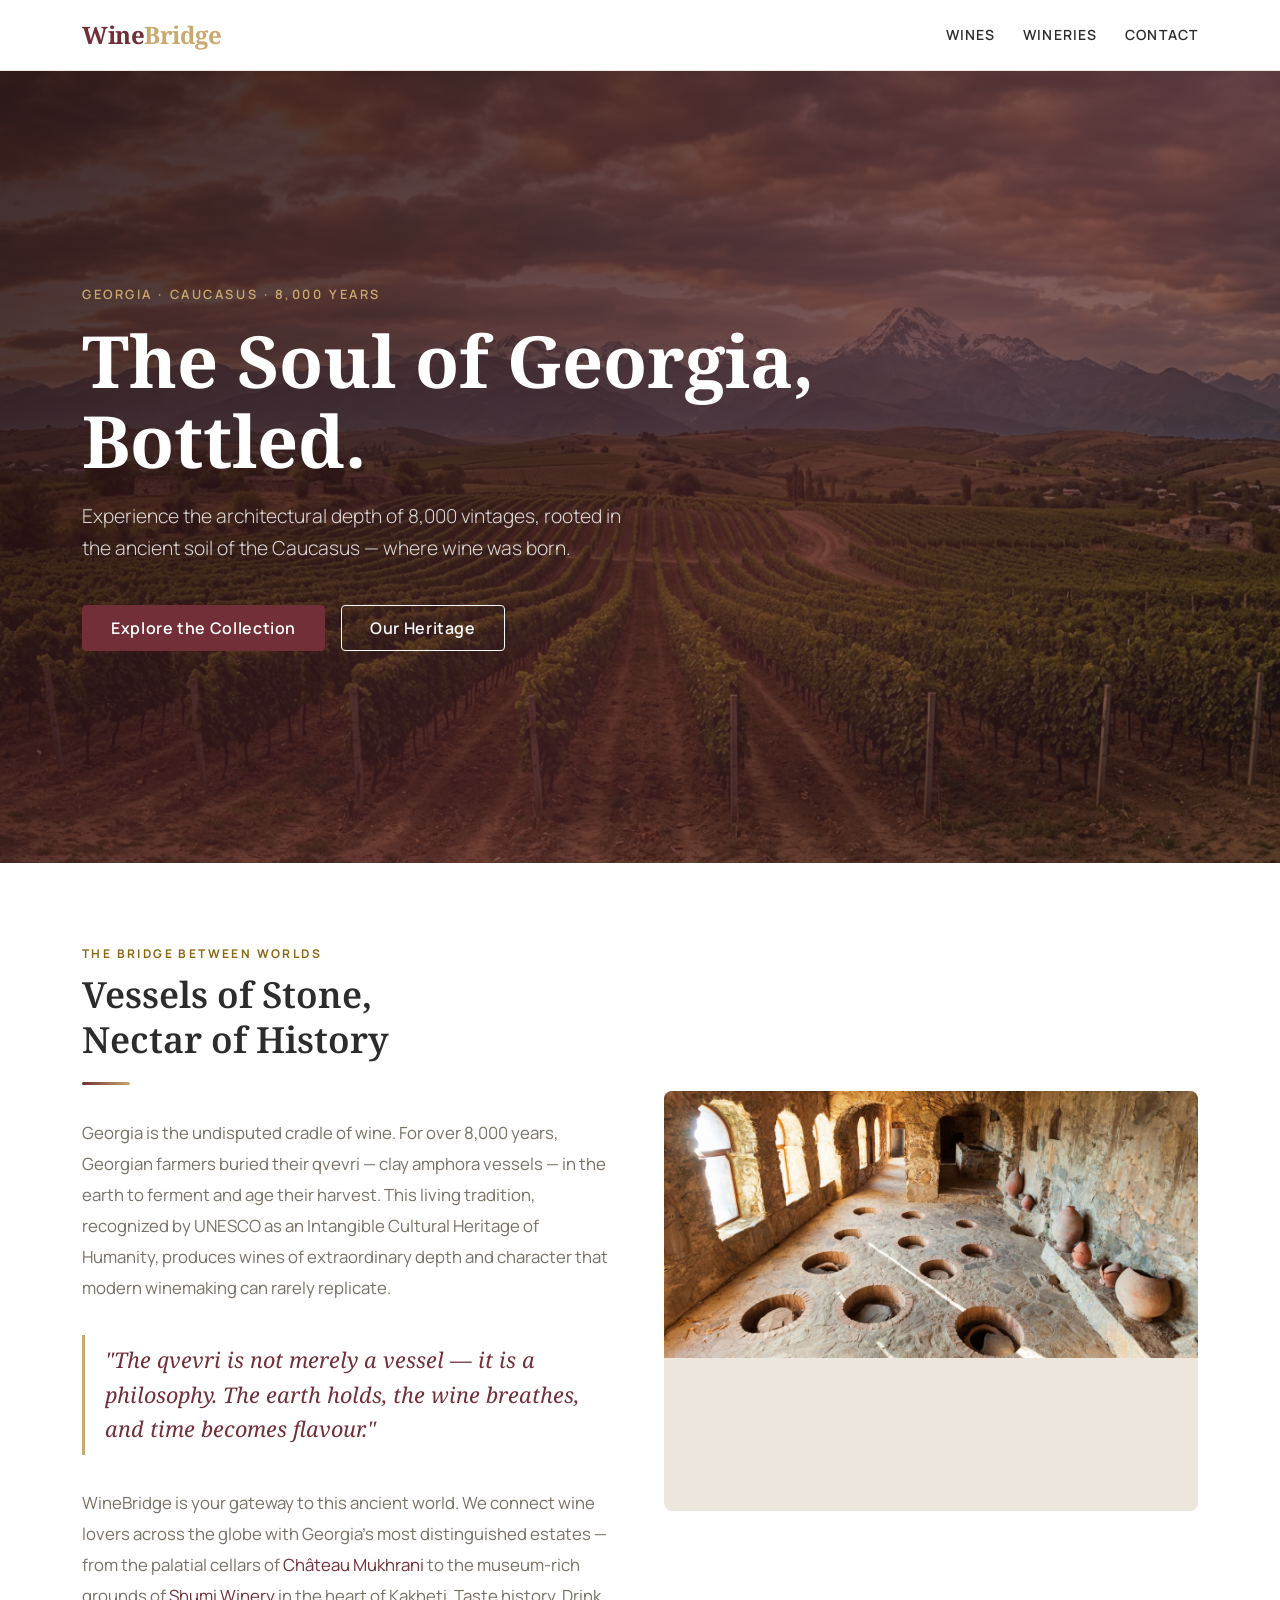
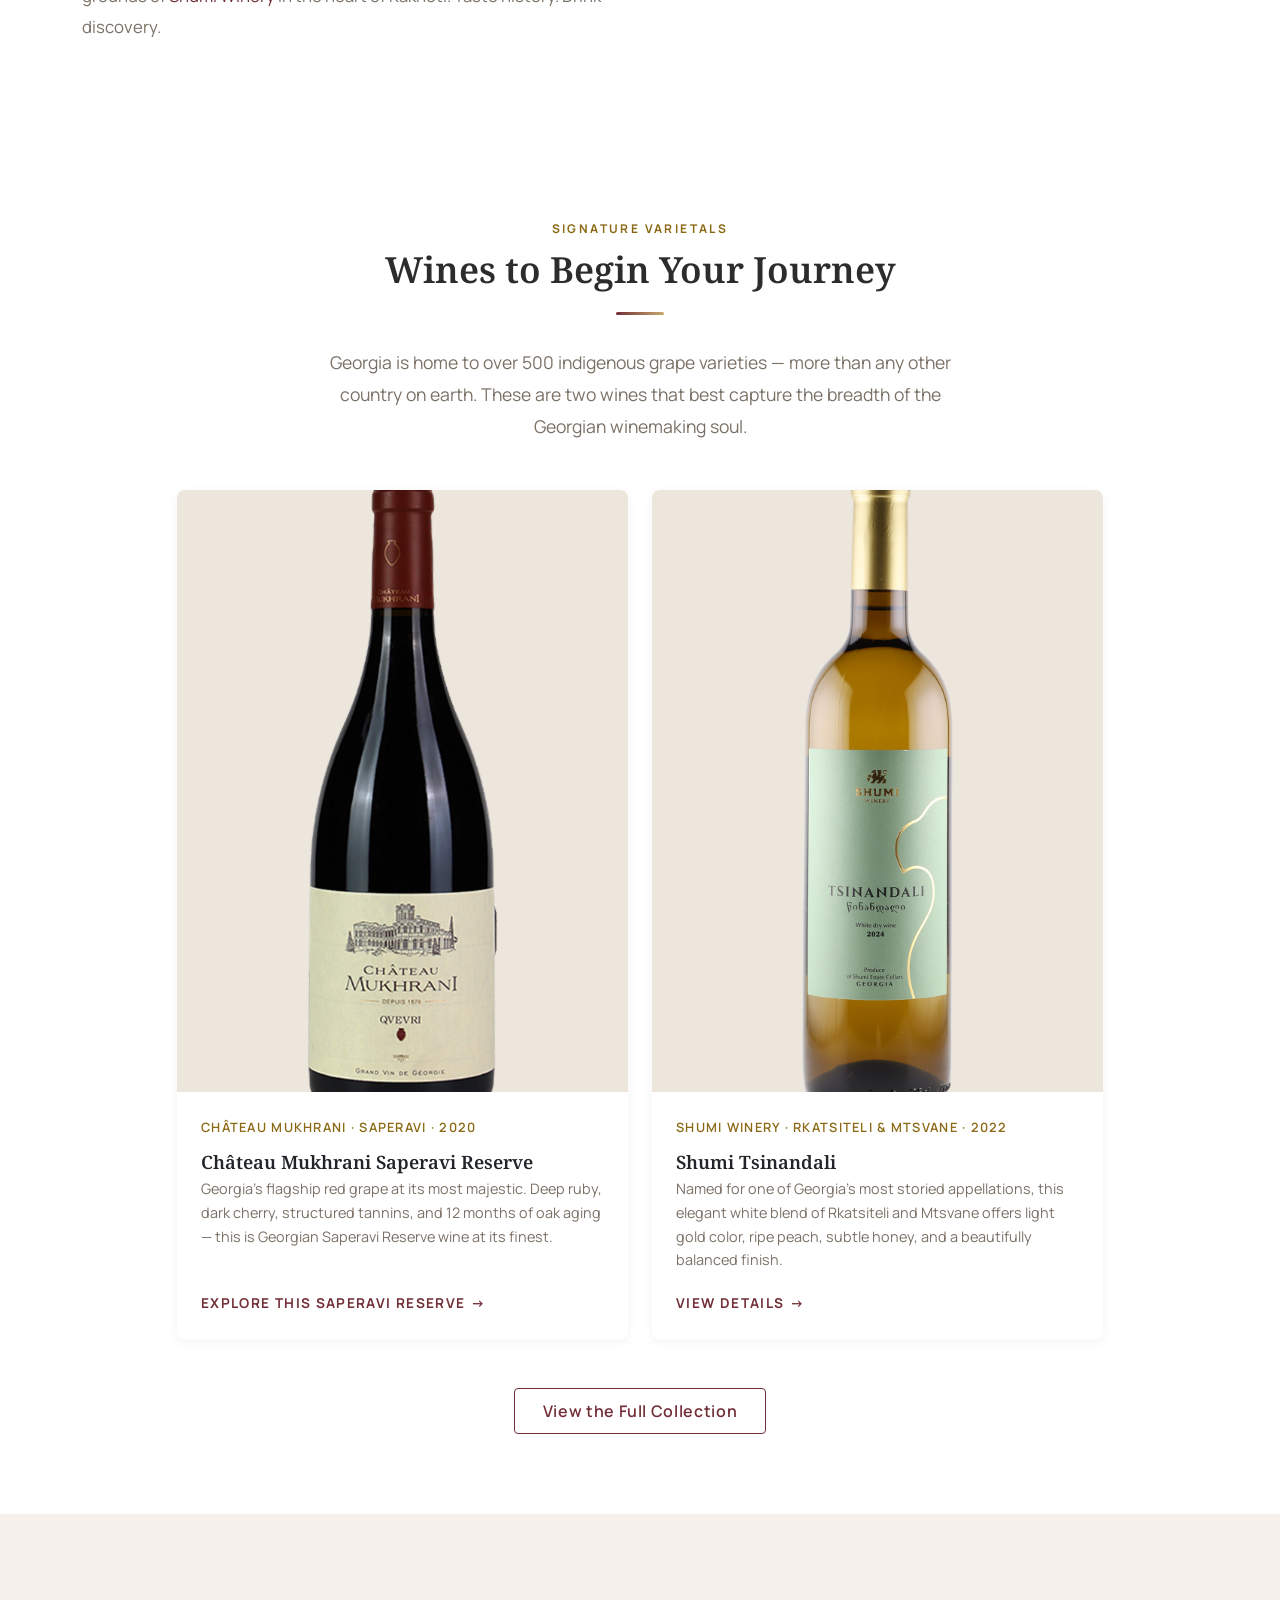
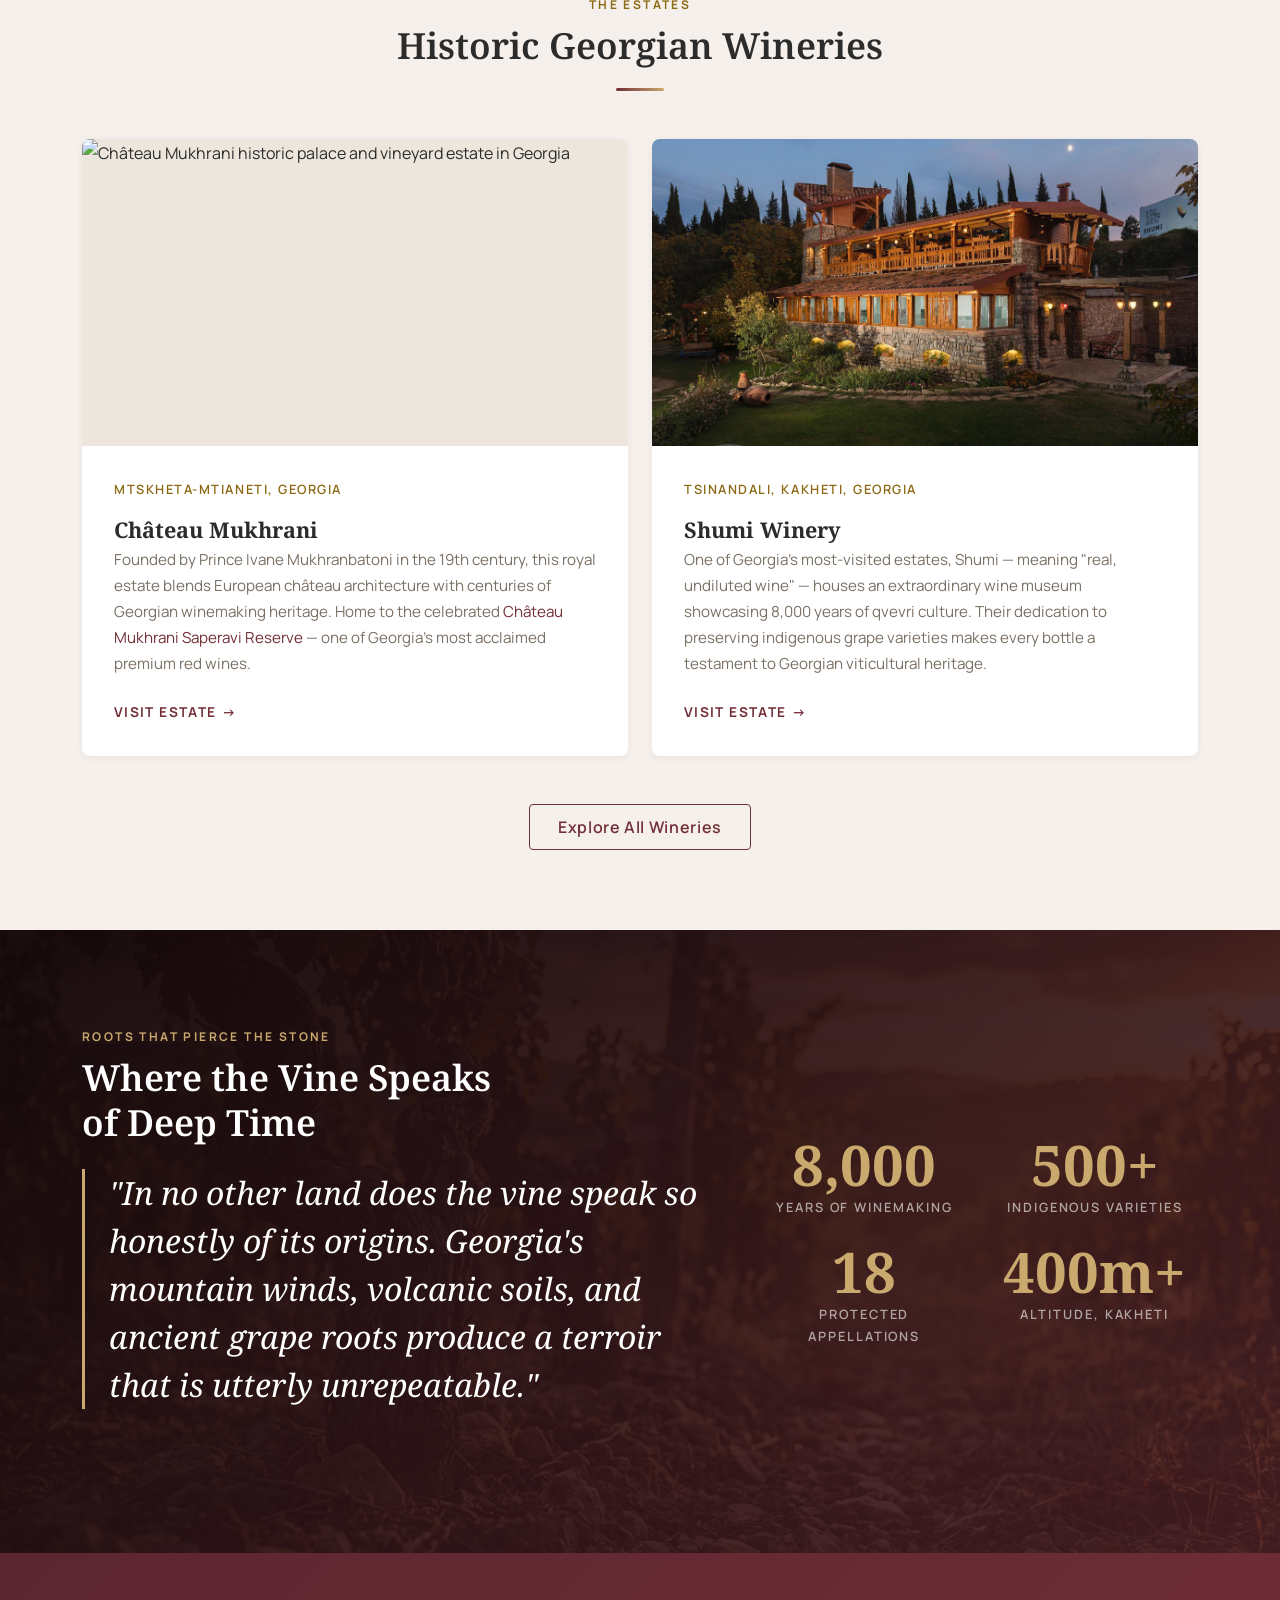
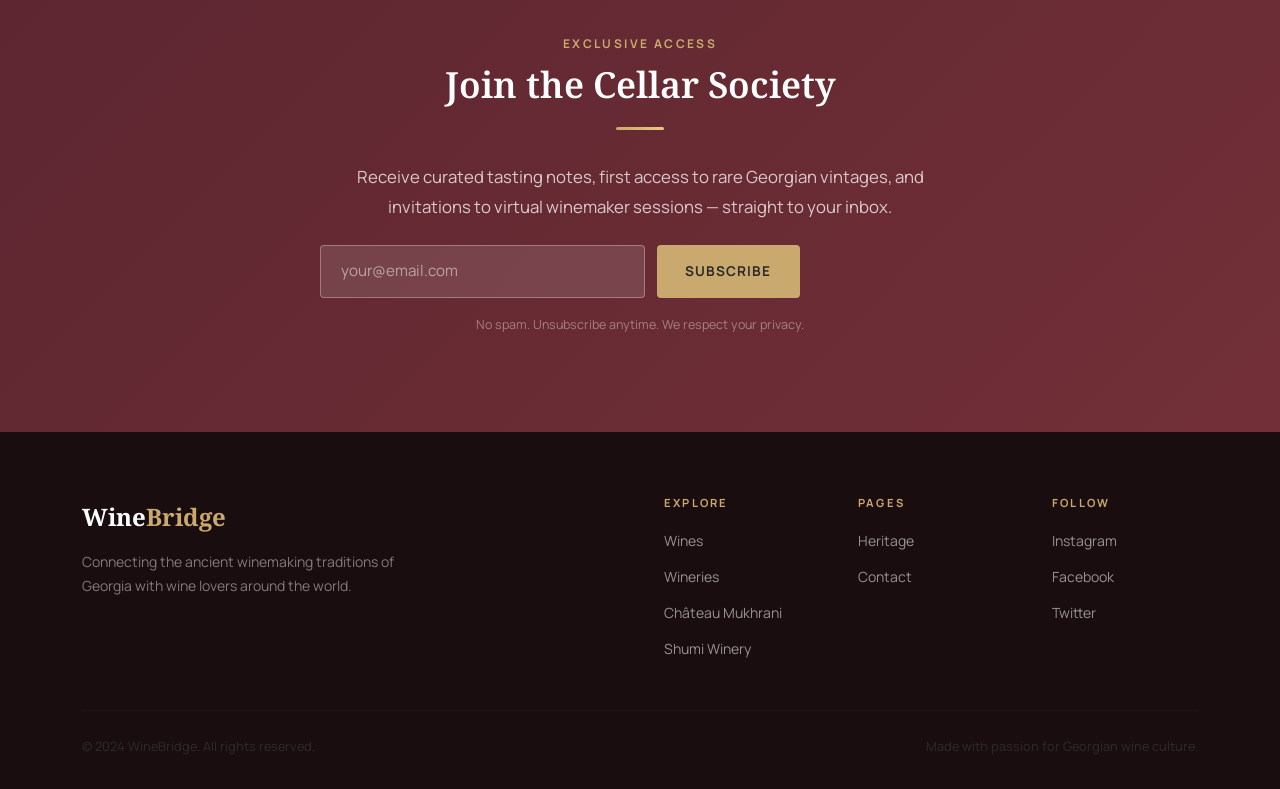
==== index.html @ 71c4e06a "Complete WineBridge site — SEO, Schema.org markup, and image assets - All 10 pages built with full S" ====
<!DOCTYPE html>
<html lang="en">
<head>
  <meta charset="UTF-8">
  <meta name="viewport" content="width=device-width, initial-scale=1.0">
  <title>WineBridge — Discover Georgian Wines | 8,000 Years of Winemaking Tradition</title>
  <meta name="description" content="WineBridge is your guide to Georgian wines — discover ancient qvevri traditions, Saperavi reds, Rkatsiteli whites, and the historic estates of Kakheti and beyond.">
  <meta name="robots" content="index, follow">
  <link rel="canonical" href="https://aleksandre02.github.io/WineBridge/">
  <link rel="stylesheet" href="https://cdn.jsdelivr.net/npm/bootstrap@5.3.8/dist/css/bootstrap.min.css">
  <link rel="stylesheet" href="css/style.css">

  <!-- Structured Data (JSON-LD) — WebSite + Organization -->
  <script type="application/ld+json">
  {
    "@context": "https://schema.org",
    "@type": "WebSite",
    "name": "WineBridge",
    "url": "https://aleksandre02.github.io/WineBridge/",
    "description": "WineBridge is a Georgian wine discovery platform connecting wine lovers with 8,000 years of winemaking tradition. Discover Saperavi reds, Rkatsiteli whites, qvevri-made wines, and the historic estates of Kakheti.",
    "inLanguage": "en",
    "publisher": {
      "@type": "Organization",
      "name": "WineBridge",
      "url": "https://aleksandre02.github.io/WineBridge/",
      "description": "Georgian wine discovery platform celebrating the ancient winemaking traditions of the Caucasus.",
      "foundingLocation": {
        "@type": "Place",
        "name": "Tbilisi, Georgia"
      },
      "areaServed": "Worldwide",
      "knowsAbout": [
        "Georgian wine",
        "Saperavi",
        "Rkatsiteli",
        "Qvevri winemaking",
        "Kakheti wines",
        "Château Mukhrani",
        "Shumi Winery"
      ]
    },
    "potentialAction": {
      "@type": "SearchAction",
      "target": {
        "@type": "EntryPoint",
        "urlTemplate": "https://aleksandre02.github.io/WineBridge/wines.html"
      },
      "query": "Georgian wine"
    }
  }
  </script>
</head>
<body>

  <!-- ── Header ────────────────────────────────────────────── -->
  <header class="site-header" role="banner">
    <div class="container">
      <div class="header-inner">
        <a href="index.html" class="site-logo" aria-label="WineBridge home">Wine<span>Bridge</span></a>
        <nav class="header-nav" aria-label="Primary navigation">
          <a href="wines.html" rel="nofollow">Wines</a>
          <a href="wineries.html" rel="nofollow">Wineries</a>
          <a href="contact.html" rel="nofollow">Contact</a>
        </nav>
      </div>
    </div>
  </header>

  <main>

    <!-- ── Hero ──────────────────────────────────────────────── -->
    <section class="hero" aria-label="Hero banner">
      <div class="hero-bg" role="img" aria-label="Georgian vineyard landscape with Caucasus mountains"></div>
      <div class="hero-overlay"></div>
      <div class="container">
        <div class="hero-content">
          <span class="hero-eyebrow">Georgia · Caucasus · 8,000 Years</span>
          <h1 class="hero-title">The Soul of Georgia,<br>Bottled.</h1>
          <p class="hero-subtitle">Experience the architectural depth of 8,000 vintages, rooted in the ancient soil of the Caucasus — where wine was born.</p>
          <div class="hero-ctas">
            <a href="wines.html" class="btn btn-primary">Explore the Collection</a>
            <a href="#heritage" class="btn btn-outline-light">Our Heritage</a>
          </div>
        </div>
      </div>
    </section>

    <!-- ── Heritage Section ──────────────────────────────────── -->
    <section class="section-pad heritage-section" id="heritage" aria-labelledby="heritage-heading">
      <div class="container">
        <div class="row align-items-center g-5">
          <div class="col-lg-6 fade-in-up">
            <span class="section-label">The Bridge Between Worlds</span>
            <h2 class="section-title" id="heritage-heading">Vessels of Stone,<br>Nectar of History</h2>
            <div class="divider"></div>
            <p class="heritage-text">
              Georgia is the undisputed cradle of wine. For over 8,000 years, Georgian farmers buried their
              qvevri — clay amphora vessels — in the earth to ferment and age their harvest. This living
              tradition, recognized by UNESCO as an Intangible Cultural Heritage of Humanity, produces wines
              of extraordinary depth and character that modern winemaking can rarely replicate.
            </p>
            <blockquote class="heritage-accent">
              "The qvevri is not merely a vessel — it is a philosophy. The earth holds, the wine breathes,
              and time becomes flavour."
            </blockquote>
            <p class="heritage-text">
              WineBridge is your gateway to this ancient world. We connect wine lovers across the globe with
              Georgia's most distinguished estates — from the palatial cellars of
              <a href="chateau-mukhrani.html">Château Mukhrani</a> to the museum-rich grounds of
              <a href="shumi-winery.html">Shumi Winery</a> in the heart of Kakheti. Taste history. Drink discovery.
            </p>
          </div>
          <div class="col-lg-6 fade-in-up delay-2">
            <div class="img-wrap img-wrap--hero rounded-3">
  <img src="images/georgia-wine-cellar.jpg" alt="Traditional Georgian qvevri clay vessels used in ancient winemaking" loading="lazy">
</div>
          </div>
        </div>
      </div>
    </section>

    <!-- ── Featured Wines Section ────────────────────────────── -->
    <section class="section-pad section-white" aria-labelledby="featured-wines-heading">
      <div class="container">
        <div class="text-center mb-5 fade-in-up">
          <span class="section-label">Signature Varietals</span>
          <h2 class="section-title" id="featured-wines-heading">Wines to Begin Your Journey</h2>
          <div class="divider mx-auto"></div>
          <p class="section-intro mx-auto">
            Georgia is home to over 500 indigenous grape varieties — more than any other country on earth.
            These are two wines that best capture the breadth of the Georgian winemaking soul.
          </p>
        </div>

        <div class="row g-4 justify-content-center">

          <!-- Featured Wine 1: Saperavi Reserve — PRIMARY SEO TARGET -->
          <div class="col-md-6 col-lg-5 fade-in-up delay-1">
            <article class="wine-card">
              <div class="img-wrap img-wrap--wine">
  <img src="images/saperavi-reserve.jpg" alt="Château Mukhrani Saperavi Reserve premium Georgian red wine bottle" loading="lazy">
</div>
              <div class="card-body">
                <p class="card-subtitle">Château Mukhrani · Saperavi · 2020</p>
                <h3 class="card-title">
                  <a href="mukhrani-saperavi-reserve.html" class="text-decoration-none text-dark">
                    Château Mukhrani Saperavi Reserve
                  </a>
                </h3>
                <p class="card-text">
                  Georgia's flagship red grape at its most majestic. Deep ruby, dark cherry, structured tannins,
                  and 12 months of oak aging — this is Georgian Saperavi Reserve wine at its finest.
                </p>
                <a href="mukhrani-saperavi-reserve.html" class="card-link">
                  Explore this Saperavi Reserve
                </a>
              </div>
            </article>
          </div>

          <!-- Featured Wine 2: Tsinandali -->
          <div class="col-md-6 col-lg-5 fade-in-up delay-2">
            <article class="wine-card">
              <div class="img-wrap img-wrap--wine">
  <img src="images/tsinandali.jpg" alt="Shumi Tsinandali classic Georgian white wine bottle" loading="lazy">
</div>
              <div class="card-body">
                <p class="card-subtitle">Shumi Winery · Rkatsiteli & Mtsvane · 2022</p>
                <h3 class="card-title">
                  <a href="shumi-tsinandali.html" class="text-decoration-none text-dark">
                    Shumi Tsinandali
                  </a>
                </h3>
                <p class="card-text">
                  Named for one of Georgia's most storied appellations, this elegant white blend of Rkatsiteli
                  and Mtsvane offers light gold color, ripe peach, subtle honey, and a beautifully balanced finish.
                </p>
                <a href="shumi-tsinandali.html" class="card-link">View Details</a>
              </div>
            </article>
          </div>

        </div>

        <div class="text-center mt-5 fade-in-up">
          <a href="wines.html" class="btn btn-outline-primary">View the Full Collection</a>
        </div>
      </div>
    </section>

    <!-- ── Featured Wineries Section ─────────────────────────── -->
    <section class="section-pad section-cream" aria-labelledby="featured-wineries-heading">
      <div class="container">
        <div class="text-center mb-5 fade-in-up">
          <span class="section-label">The Estates</span>
          <h2 class="section-title" id="featured-wineries-heading">Historic Georgian Wineries</h2>
          <div class="divider mx-auto"></div>
        </div>

        <div class="row g-4 justify-content-center">

          <!-- Château Mukhrani -->
          <div class="col-md-6 fade-in-up delay-1">
            <article class="winery-card">
              <div class="img-wrap img-wrap--winery">
  <img src="images/chateau-mukhrani-estate.jpg" alt="Château Mukhrani historic palace and vineyard estate in Georgia" loading="lazy">
</div>
              <div class="card-body">
                <p class="card-location">Mtskheta-Mtianeti, Georgia</p>
                <h3 class="card-title">Château Mukhrani</h3>
                <p class="card-text">
                  Founded by Prince Ivane Mukhranbatoni in the 19th century, this royal estate blends
                  European château architecture with centuries of Georgian winemaking heritage. Home to the
                  celebrated <a href="mukhrani-saperavi-reserve.html">Château Mukhrani Saperavi Reserve</a> —
                  one of Georgia's most acclaimed premium red wines.
                </p>
                <a href="chateau-mukhrani.html" class="card-link">Visit Estate</a>
              </div>
            </article>
          </div>

          <!-- Shumi Winery -->
          <div class="col-md-6 fade-in-up delay-2">
            <article class="winery-card">
              <div class="img-wrap img-wrap--winery">
  <img src="images/shumi-winery-estate.jpg" alt="Shumi Winery wine museum and vineyard in Kakheti, Georgia" loading="lazy">
</div>
              <div class="card-body">
                <p class="card-location">Tsinandali, Kakheti, Georgia</p>
                <h3 class="card-title">Shumi Winery</h3>
                <p class="card-text">
                  One of Georgia's most-visited estates, Shumi — meaning "real, undiluted wine" — houses
                  an extraordinary wine museum showcasing 8,000 years of qvevri culture. Their dedication
                  to preserving indigenous grape varieties makes every bottle a testament to Georgian viticultural heritage.
                </p>
                <a href="shumi-winery.html" class="card-link">Visit Estate</a>
              </div>
            </article>
          </div>

        </div>

        <div class="text-center mt-5 fade-in-up">
          <a href="wineries.html" class="btn btn-outline-primary">Explore All Wineries</a>
        </div>
      </div>
    </section>

    <!-- ── Terroir / Stats Section ────────────────────────────── -->
    <section class="terroir-section" aria-labelledby="terroir-heading">
      <div class="terroir-bg" role="img" aria-label="Georgian mountain vineyard landscape at golden hour"></div>
      <div class="terroir-overlay"></div>
      <div class="container terroir-content">
        <div class="row align-items-center g-5">
          <div class="col-lg-7 fade-in-up">
            <span class="section-label" style="color: var(--color-tertiary);">Roots That Pierce the Stone</span>
            <h2 class="mb-4" style="color:white;" id="terroir-heading">Where the Vine Speaks<br>of Deep Time</h2>
            <blockquote class="terroir-quote">
              "In no other land does the vine speak so honestly of its origins. Georgia's mountain winds,
              volcanic soils, and ancient grape roots produce a terroir that is utterly unrepeatable."
            </blockquote>
          </div>
          <div class="col-lg-5 fade-in-up delay-2">
            <div class="row g-4 text-center">
              <div class="col-6">
                <div class="stat-item">
                  <div class="stat-number">8,000</div>
                  <div class="stat-label">Years of Winemaking</div>
                </div>
              </div>
              <div class="col-6">
                <div class="stat-item">
                  <div class="stat-number">500+</div>
                  <div class="stat-label">Indigenous Varieties</div>
                </div>
              </div>
              <div class="col-6">
                <div class="stat-item">
                  <div class="stat-number">18</div>
                  <div class="stat-label">Protected Appellations</div>
                </div>
              </div>
              <div class="col-6">
                <div class="stat-item">
                  <div class="stat-number">400m+</div>
                  <div class="stat-label">Altitude, Kakheti</div>
                </div>
              </div>
            </div>
          </div>
        </div>
      </div>
    </section>

    <!-- ── Cellar Society Newsletter ─────────────────────────── -->
    <section class="cellar-section" aria-labelledby="cellar-heading">
      <div class="container">
        <div class="row justify-content-center">
          <div class="col-lg-7 text-center fade-in-up">
            <span class="section-label" style="color: var(--color-tertiary);">Exclusive Access</span>
            <h2 id="cellar-heading">Join the Cellar Society</h2>
            <div class="divider mx-auto" style="background: linear-gradient(to right, var(--color-tertiary), #e8c87e);"></div>
            <p class="mb-4" style="color:rgba(255,255,255,0.75); font-size:1.05rem;">
              Receive curated tasting notes, first access to rare Georgian vintages, and invitations to
              virtual winemaker sessions — straight to your inbox.
            </p>
            <form class="cellar-form justify-content-center" aria-label="Newsletter signup">
              <input type="email" placeholder="your@email.com" aria-label="Email address" required>
              <button type="submit">Subscribe</button>
            </form>
            <p class="mt-3" style="font-size:0.78rem; color:rgba(255,255,255,0.4);">
              No spam. Unsubscribe anytime. We respect your privacy.
            </p>
          </div>
        </div>
      </div>
    </section>

  </main>

  <!-- ── Footer ────────────────────────────────────────────── -->
  <footer class="site-footer" role="contentinfo">
    <div class="container">
      <div class="row g-5">
        <div class="col-md-4">
          <a href="index.html" class="footer-logo">Wine<span style="color: var(--color-tertiary);">Bridge</span></a>
          <p class="footer-tagline">
            Connecting the ancient winemaking traditions of Georgia with wine lovers around the world.
          </p>
        </div>
        <div class="col-6 col-md-2 offset-md-2">
          <h4 class="footer-heading">Explore</h4>
          <ul class="footer-nav-list">
            <li><a href="wines.html" rel="nofollow">Wines</a></li>
            <li><a href="wineries.html" rel="nofollow">Wineries</a></li>
            <li><a href="chateau-mukhrani.html" rel="nofollow">Château Mukhrani</a></li>
            <li><a href="shumi-winery.html" rel="nofollow">Shumi Winery</a></li>
          </ul>
        </div>
        <div class="col-6 col-md-2">
          <h4 class="footer-heading">Pages</h4>
          <ul class="footer-nav-list">
            <li><a href="index.html#heritage" rel="nofollow">Heritage</a></li>
            <li><a href="contact.html" rel="nofollow">Contact</a></li>
          </ul>
        </div>
        <div class="col-md-2">
          <h4 class="footer-heading">Follow</h4>
          <ul class="footer-nav-list">
            <li><a href="#" rel="nofollow noopener" aria-label="Instagram">Instagram</a></li>
            <li><a href="#" rel="nofollow noopener" aria-label="Facebook">Facebook</a></li>
            <li><a href="#" rel="nofollow noopener" aria-label="Twitter">Twitter</a></li>
          </ul>
        </div>
      </div>
      <hr class="footer-divider">
      <div class="footer-bottom d-flex flex-wrap justify-content-between align-items-center gap-2">
        <p class="mb-0">&copy; 2024 WineBridge. All rights reserved.</p>
        <p class="mb-0">Made with passion for Georgian wine culture.</p>
      </div>
    </div>
  </footer>

  <script src="https://cdn.jsdelivr.net/npm/bootstrap@5.3.8/dist/js/bootstrap.bundle.min.js"></script>
  <script src="js/main.js"></script>
</body>
</html>
---- css/style.css ----
/* ============================================================
   WineBridge — Custom Stylesheet
   Design System: Elegant, Earthy, Warm
   ============================================================ */

@import url('https://fonts.googleapis.com/css2?family=Noto+Serif:ital,wght@0,400;0,600;0,700;1,400&family=Manrope:wght@300;400;500;600;700&display=swap');

/* ── Custom Properties ─────────────────────────────────────── */
:root {
  --color-primary:   #722F37;
  --color-secondary: #8B6914;
  --color-tertiary:  #C9A96E;
  --color-bg:        #F5F0EB;
  --color-bg-dark:   #EDE6DC;
  --color-text:      #2C2C2C;
  --color-white:     #FFFFFF;
  --color-muted:     #7A7065;

  --font-serif: 'Noto Serif', Georgia, 'Times New Roman', serif;
  --font-sans:  'Manrope', system-ui, -apple-system, sans-serif;

  --shadow-sm:  0 2px 8px rgba(44,44,44,0.06);
  --shadow-md:  0 6px 24px rgba(44,44,44,0.10);
  --shadow-lg:  0 12px 40px rgba(44,44,44,0.14);

  --radius-sm: 4px;
  --radius-md: 8px;
  --radius-lg: 16px;

  --transition: 0.28s ease;
}

/* ── Reset & Base ───────────────────────────────────────────── */
*, *::before, *::after { box-sizing: border-box; }

html { scroll-behavior: smooth; }

body {
  font-family: var(--font-sans);
  font-size: 1rem;
  line-height: 1.75;
  color: var(--color-text);
  background-color: var(--color-bg);
  -webkit-font-smoothing: antialiased;
}

h1, h2, h3, h4, h5, h6 {
  font-family: var(--font-serif);
  font-weight: 600;
  line-height: 1.25;
  color: var(--color-text);
}

h1 { font-size: clamp(2rem, 5vw, 3.25rem); }
h2 { font-size: clamp(1.5rem, 3.5vw, 2.25rem); }
h3 { font-size: clamp(1.2rem, 2.5vw, 1.6rem); }
h4 { font-size: 1.125rem; }

p { margin-bottom: 1rem; color: var(--color-text); }

a {
  color: var(--color-primary);
  text-decoration: none;
  transition: color var(--transition), opacity var(--transition);
}
a:hover { color: var(--color-secondary); }

img { max-width: 100%; height: auto; display: block; }

/* ── Bootstrap Overrides ────────────────────────────────────── */
.btn-primary {
  background-color: var(--color-primary);
  border-color: var(--color-primary);
  font-family: var(--font-sans);
  font-weight: 600;
  letter-spacing: 0.04em;
  padding: 0.625rem 1.75rem;
  border-radius: var(--radius-sm);
  transition: all var(--transition);
}
.btn-primary:hover, .btn-primary:focus {
  background-color: #5c2630;
  border-color: #5c2630;
  transform: translateY(-2px);
  box-shadow: var(--shadow-md);
}

.btn-outline-primary {
  color: var(--color-primary);
  border-color: var(--color-primary);
  font-family: var(--font-sans);
  font-weight: 600;
  letter-spacing: 0.04em;
  padding: 0.625rem 1.75rem;
  border-radius: var(--radius-sm);
  transition: all var(--transition);
}
.btn-outline-primary:hover, .btn-outline-primary:focus {
  background-color: var(--color-primary);
  border-color: var(--color-primary);
  transform: translateY(-2px);
  box-shadow: var(--shadow-md);
}

.btn-outline-light {
  font-family: var(--font-sans);
  font-weight: 600;
  letter-spacing: 0.04em;
  padding: 0.625rem 1.75rem;
  border-radius: var(--radius-sm);
  transition: all var(--transition);
}
.btn-outline-light:hover {
  transform: translateY(-2px);
  box-shadow: var(--shadow-md);
}

/* ── Site Header ────────────────────────────────────────────── */
.site-header {
  background-color: var(--color-white);
  border-bottom: 1px solid rgba(114,47,55,0.12);
  position: sticky;
  top: 0;
  z-index: 1000;
  padding: 0.875rem 0;
}

.header-inner {
  display: flex;
  align-items: center;
  justify-content: space-between;
  gap: 1rem;
}

.site-logo {
  font-family: var(--font-serif);
  font-size: 1.5rem;
  font-weight: 700;
  color: var(--color-primary) !important;
  letter-spacing: -0.02em;
  text-decoration: none;
}
.site-logo:hover { color: var(--color-secondary) !important; }

.site-logo span {
  color: var(--color-tertiary);
}

.header-nav {
  display: flex;
  align-items: center;
  gap: 1.75rem;
}

.header-nav a {
  font-family: var(--font-sans);
  font-size: 0.875rem;
  font-weight: 600;
  text-transform: uppercase;
  letter-spacing: 0.08em;
  color: var(--color-text);
  text-decoration: none;
  transition: color var(--transition);
}
.header-nav a:hover { color: var(--color-primary); }

@media (max-width: 576px) {
  .header-nav { gap: 1rem; }
  .header-nav a { font-size: 0.8rem; }
}

/* ── Hero Sections ──────────────────────────────────────────── */
.hero {
  position: relative;
  min-height: 88vh;
  display: flex;
  align-items: center;
  overflow: hidden;
  background-color: #2a1a1c;
}

.hero-bg {
  position: absolute;
  inset: 0;
  background-image: url('../images/hero-vineyard.png');
  background-size: cover;
  background-position: center;
  opacity: 0.45;
  transition: transform 8s ease;
}

.hero:hover .hero-bg { transform: scale(1.03); }

.hero-overlay {
  position: absolute;
  inset: 0;
  background: linear-gradient(
    135deg,
    rgba(30, 10, 12, 0.72) 0%,
    rgba(114, 47, 55, 0.35) 60%,
    rgba(0,0,0,0.15) 100%
  );
}

.hero-content {
  position: relative;
  z-index: 2;
  color: var(--color-white);
  padding: 4rem 0;
}

.hero-eyebrow {
  font-family: var(--font-sans);
  font-size: 0.8rem;
  font-weight: 600;
  letter-spacing: 0.2em;
  text-transform: uppercase;
  color: var(--color-tertiary);
  margin-bottom: 1rem;
  display: block;
}

.hero-title {
  font-family: var(--font-serif);
  font-size: clamp(2.5rem, 6vw, 4.5rem);
  font-weight: 700;
  color: var(--color-white);
  line-height: 1.1;
  margin-bottom: 1.25rem;
}

.hero-subtitle {
  font-family: var(--font-sans);
  font-size: clamp(1rem, 2vw, 1.2rem);
  font-weight: 300;
  color: rgba(255,255,255,0.82);
  max-width: 560px;
  line-height: 1.7;
  margin-bottom: 2.5rem;
}

.hero-ctas {
  display: flex;
  gap: 1rem;
  flex-wrap: wrap;
}

/* Page hero (smaller, for inner pages) */
.page-hero {
  background-color: var(--color-primary);
  background-image: linear-gradient(135deg, #5c2630 0%, var(--color-primary) 50%, #8B6914 100%);
  color: var(--color-white);
  padding: 5rem 0 4rem;
  position: relative;
  overflow: hidden;
}

.page-hero::before {
  content: '';
  position: absolute;
  inset: 0;
  background-image: url("data:image/svg+xml,%3Csvg width='60' height='60' viewBox='0 0 60 60' xmlns='http://www.w3.org/2000/svg'%3E%3Cg fill='none' fill-rule='evenodd'%3E%3Cg fill='%23ffffff' fill-opacity='0.04'%3E%3Cpath d='M36 34v-4h-2v4h-4v2h4v4h2v-4h4v-2h-4zm0-30V0h-2v4h-4v2h4v4h2V6h4V4h-4zM6 34v-4H4v4H0v2h4v4h2v-4h4v-2H6zM6 4V0H4v4H0v2h4v4h2V6h4V4H6z'/%3E%3C/g%3E%3C/g%3E%3C/svg%3E");
}

.page-hero-content {
  position: relative;
  z-index: 1;
}

.page-hero .eyebrow {
  font-size: 0.75rem;
  font-weight: 600;
  letter-spacing: 0.2em;
  text-transform: uppercase;
  color: var(--color-tertiary);
  margin-bottom: 0.75rem;
  display: block;
}

.page-hero h1 {
  color: var(--color-white);
  margin-bottom: 0.75rem;
}

.page-hero p {
  color: rgba(255,255,255,0.8);
  font-size: 1.1rem;
  max-width: 600px;
  margin-bottom: 0;
}

/* ── Section Wrappers ───────────────────────────────────────── */
.section-cream { background-color: var(--color-bg); }
.section-white { background-color: var(--color-white); }
.section-dark  { background-color: #1e0f11; color: var(--color-white); }
.section-dark h2, .section-dark h3, .section-dark p { color: var(--color-white); }

.section-pad { padding: 5rem 0; }
.section-pad-sm { padding: 3.5rem 0; }

.section-label {
  font-family: var(--font-sans);
  font-size: 0.75rem;
  font-weight: 700;
  letter-spacing: 0.2em;
  text-transform: uppercase;
  color: var(--color-secondary);
  margin-bottom: 0.5rem;
  display: block;
}

.section-title {
  font-family: var(--font-serif);
  color: var(--color-text);
  margin-bottom: 1rem;
}

.section-intro {
  font-size: 1.1rem;
  color: var(--color-muted);
  max-width: 640px;
  line-height: 1.8;
}

.divider {
  width: 48px;
  height: 3px;
  background: linear-gradient(to right, var(--color-primary), var(--color-tertiary));
  margin: 1.25rem 0 2rem;
  border-radius: 2px;
}

/* ── Cards ──────────────────────────────────────────────────── */
.wine-card {
  background-color: var(--color-white);
  border-radius: var(--radius-md);
  overflow: hidden;
  box-shadow: var(--shadow-sm);
  transition: transform var(--transition), box-shadow var(--transition);
  height: 100%;
  display: flex;
  flex-direction: column;
}

.wine-card:hover {
  transform: translateY(-6px);
  box-shadow: var(--shadow-lg);
}

.wine-card .card-body {
  padding: 1.5rem;
  flex: 1;
  display: flex;
  flex-direction: column;
}

.wine-card .card-title {
  font-family: var(--font-serif);
  font-size: 1.15rem;
  font-weight: 600;
  color: var(--color-text);
  margin-bottom: 0.25rem;
}

.wine-card .card-subtitle {
  font-size: 0.8rem;
  font-weight: 600;
  text-transform: uppercase;
  letter-spacing: 0.1em;
  color: var(--color-secondary);
  margin-bottom: 0.75rem;
}

.wine-card .card-text {
  font-size: 0.9rem;
  color: var(--color-muted);
  line-height: 1.65;
  flex: 1;
  margin-bottom: 1.25rem;
}

.wine-card .card-link {
  font-family: var(--font-sans);
  font-size: 0.85rem;
  font-weight: 700;
  color: var(--color-primary);
  text-transform: uppercase;
  letter-spacing: 0.1em;
  display: inline-flex;
  align-items: center;
  gap: 0.35rem;
  transition: gap var(--transition), color var(--transition);
}

.wine-card .card-link:hover {
  color: var(--color-secondary);
  gap: 0.6rem;
}

.wine-card .card-link::after {
  content: '→';
}

/* Winery card variant */
.winery-card {
  background-color: var(--color-white);
  border-radius: var(--radius-md);
  overflow: hidden;
  box-shadow: var(--shadow-sm);
  transition: transform var(--transition), box-shadow var(--transition);
  display: flex;
  flex-direction: column;
  height: 100%;
}

.winery-card:hover {
  transform: translateY(-6px);
  box-shadow: var(--shadow-lg);
}

.winery-card .card-body {
  padding: 2rem;
  flex: 1;
  display: flex;
  flex-direction: column;
}

.winery-card .card-title {
  font-family: var(--font-serif);
  font-size: 1.35rem;
  font-weight: 700;
  color: var(--color-text);
  margin-bottom: 0.25rem;
}

.winery-card .card-location {
  font-size: 0.8rem;
  font-weight: 600;
  text-transform: uppercase;
  letter-spacing: 0.12em;
  color: var(--color-secondary);
  margin-bottom: 1rem;
}

.winery-card .card-text {
  font-size: 0.95rem;
  color: var(--color-muted);
  line-height: 1.7;
  flex: 1;
  margin-bottom: 1.5rem;
}

.winery-card .card-link {
  font-family: var(--font-sans);
  font-size: 0.85rem;
  font-weight: 700;
  color: var(--color-primary);
  text-transform: uppercase;
  letter-spacing: 0.1em;
  display: inline-flex;
  align-items: center;
  gap: 0.35rem;
  transition: gap var(--transition), color var(--transition);
}
.winery-card .card-link:hover { color: var(--color-secondary); gap: 0.6rem; }
.winery-card .card-link::after { content: '→'; }

/* ── Image Wrappers (replaces placeholders when real photos are present) ── */
.img-wrap {
  position: relative;
  overflow: hidden;
  background-color: var(--color-bg-dark);
  display: block;
}

.img-wrap--wine     { aspect-ratio: 3 / 4; }
.img-wrap--winery   { aspect-ratio: 16 / 9; }
.img-wrap--hero     { min-height: 420px; }
.img-wrap--feature  { aspect-ratio: 4 / 3; }
.img-wrap--bottle   { aspect-ratio: 2 / 3; }

.img-wrap img {
  width: 100%;
  height: 100%;
  object-fit: cover;
  display: block;
  transition: transform var(--transition);
}

.wine-card:hover .img-wrap img,
.winery-card:hover .img-wrap img {
  transform: scale(1.04);
}

/* ── Image Placeholders ─────────────────────────────────────── */
.img-placeholder {
  background-color: var(--color-bg-dark);
  display: flex;
  align-items: center;
  justify-content: center;
  position: relative;
  overflow: hidden;
  border-bottom: 1px solid rgba(0,0,0,0.06);
}

.img-placeholder--wine     { aspect-ratio: 3 / 4; }
.img-placeholder--winery   { aspect-ratio: 16 / 9; }
.img-placeholder--hero     { min-height: 420px; }
.img-placeholder--feature  { aspect-ratio: 4 / 3; }
.img-placeholder--bottle   { aspect-ratio: 2 / 3; }

.img-placeholder::before {
  content: '';
  position: absolute;
  inset: 0;
  background: linear-gradient(135deg, rgba(114,47,55,0.08) 0%, rgba(201,169,110,0.12) 100%);
}

.img-placeholder-label {
  position: relative;
  z-index: 1;
  font-family: var(--font-sans);
  font-size: 0.75rem;
  font-weight: 600;
  letter-spacing: 0.12em;
  text-transform: uppercase;
  color: var(--color-secondary);
  text-align: center;
  padding: 1rem;
  opacity: 0.75;
}

/* Wine bottle icon placeholder */
.img-placeholder--wine .img-placeholder-label::before,
.img-placeholder--bottle .img-placeholder-label::before {
  content: '🍷';
  display: block;
  font-size: 2.5rem;
  margin-bottom: 0.5rem;
  opacity: 0.5;
}

.img-placeholder--winery .img-placeholder-label::before,
.img-placeholder--hero .img-placeholder-label::before {
  content: '🏰';
  display: block;
  font-size: 2.5rem;
  margin-bottom: 0.5rem;
  opacity: 0.5;
}

/* ── Terroir / Stats Section ────────────────────────────────── */
.terroir-section {
  position: relative;
  padding: 6rem 0;
  background-color: #1a0d0f;
  overflow: hidden;
}

.terroir-bg {
  position: absolute;
  inset: 0;
  background-image: url('../images/terroir-bg.png');
  background-size: cover;
  background-position: center;
  opacity: 0.22;
}

.terroir-overlay {
  position: absolute;
  inset: 0;
  background: linear-gradient(135deg, rgba(20,8,10,0.85) 0%, rgba(114,47,55,0.45) 100%);
}

.terroir-content {
  position: relative;
  z-index: 2;
  color: var(--color-white);
}

.terroir-quote {
  font-family: var(--font-serif);
  font-size: clamp(1.4rem, 3vw, 2rem);
  font-style: italic;
  color: var(--color-white);
  line-height: 1.5;
  border-left: 3px solid var(--color-tertiary);
  padding-left: 1.5rem;
  margin-bottom: 3rem;
}

.stat-item { text-align: center; }

.stat-number {
  font-family: var(--font-serif);
  font-size: clamp(2.5rem, 5vw, 3.5rem);
  font-weight: 700;
  color: var(--color-tertiary);
  line-height: 1;
  margin-bottom: 0.25rem;
}

.stat-label {
  font-family: var(--font-sans);
  font-size: 0.8rem;
  font-weight: 600;
  letter-spacing: 0.15em;
  text-transform: uppercase;
  color: rgba(255,255,255,0.6);
}

/* ── Heritage Section ───────────────────────────────────────── */
.heritage-section {
  background-color: var(--color-white);
}

.heritage-text {
  font-size: 1.05rem;
  line-height: 1.85;
  color: var(--color-muted);
}

.heritage-accent {
  font-family: var(--font-serif);
  font-size: 1.35rem;
  font-style: italic;
  color: var(--color-primary);
  border-left: 3px solid var(--color-tertiary);
  padding: 0.5rem 1rem 0.5rem 1.25rem;
  margin: 2rem 0;
  line-height: 1.6;
}

/* ── Newsletter / Cellar Society ────────────────────────────── */
.cellar-section {
  background-color: var(--color-primary);
  background-image: linear-gradient(135deg, #5c2630 0%, var(--color-primary) 100%);
  color: var(--color-white);
  padding: 5rem 0;
}

.cellar-section h2 { color: var(--color-white); }
.cellar-section p { color: rgba(255,255,255,0.8); }

.cellar-form {
  display: flex;
  gap: 0.75rem;
  max-width: 480px;
  flex-wrap: wrap;
}

.cellar-form input[type="email"] {
  flex: 1;
  min-width: 220px;
  padding: 0.75rem 1.25rem;
  border: 1px solid rgba(255,255,255,0.3);
  border-radius: var(--radius-sm);
  background: rgba(255,255,255,0.12);
  color: var(--color-white);
  font-family: var(--font-sans);
  font-size: 0.95rem;
  outline: none;
  transition: border-color var(--transition), background var(--transition);
}

.cellar-form input[type="email"]::placeholder { color: rgba(255,255,255,0.5); }

.cellar-form input[type="email"]:focus {
  border-color: var(--color-tertiary);
  background: rgba(255,255,255,0.18);
}

.cellar-form button {
  background-color: var(--color-tertiary);
  color: var(--color-text);
  border: none;
  padding: 0.75rem 1.75rem;
  border-radius: var(--radius-sm);
  font-family: var(--font-sans);
  font-weight: 700;
  font-size: 0.85rem;
  letter-spacing: 0.08em;
  text-transform: uppercase;
  cursor: pointer;
  transition: all var(--transition);
}

.cellar-form button:hover {
  background-color: #b8944c;
  transform: translateY(-2px);
  box-shadow: 0 4px 16px rgba(0,0,0,0.2);
}

/* ── Footer ─────────────────────────────────────────────────── */
.site-footer {
  background-color: #1a0d0f;
  color: rgba(255,255,255,0.6);
  padding: 4rem 0 2rem;
}

.footer-logo {
  font-family: var(--font-serif);
  font-size: 1.5rem;
  font-weight: 700;
  color: var(--color-white) !important;
  text-decoration: none;
  display: block;
  margin-bottom: 0.75rem;
}

.footer-logo:hover { color: var(--color-tertiary) !important; }

.footer-tagline {
  font-size: 0.875rem;
  color: rgba(255,255,255,0.45);
  margin-bottom: 0;
}

.footer-heading {
  font-family: var(--font-sans);
  font-size: 0.7rem;
  font-weight: 700;
  letter-spacing: 0.2em;
  text-transform: uppercase;
  color: var(--color-tertiary);
  margin-bottom: 1rem;
}

.footer-nav-list {
  list-style: none;
  padding: 0;
  margin: 0;
}

.footer-nav-list li { margin-bottom: 0.5rem; }

.footer-nav-list a {
  color: rgba(255,255,255,0.55);
  font-size: 0.875rem;
  text-decoration: none;
  transition: color var(--transition);
}

.footer-nav-list a:hover { color: var(--color-tertiary); }

.footer-divider {
  border-color: rgba(255,255,255,0.1);
  margin: 2.5rem 0 1.5rem;
}

.footer-bottom {
  font-size: 0.8rem;
  color: rgba(255,255,255,0.3);
}

/* ── Wine Detail Page ───────────────────────────────────────── */
.wine-detail-sidebar {
  background-color: var(--color-white);
  border-radius: var(--radius-md);
  padding: 2rem;
  box-shadow: var(--shadow-sm);
  border-top: 4px solid var(--color-primary);
  position: sticky;
  top: 100px;
}

.wine-detail-sidebar h4 {
  font-family: var(--font-sans);
  font-size: 0.7rem;
  font-weight: 700;
  letter-spacing: 0.2em;
  text-transform: uppercase;
  color: var(--color-secondary);
  margin-bottom: 1.5rem;
}

.wine-detail-table { width: 100%; }

.wine-detail-table tr {
  border-bottom: 1px solid rgba(0,0,0,0.06);
}

.wine-detail-table tr:last-child { border-bottom: none; }

.wine-detail-table th {
  font-family: var(--font-sans);
  font-size: 0.78rem;
  font-weight: 600;
  text-transform: uppercase;
  letter-spacing: 0.08em;
  color: var(--color-muted);
  padding: 0.65rem 0;
  width: 45%;
  vertical-align: top;
}

.wine-detail-table td {
  font-size: 0.92rem;
  font-weight: 500;
  color: var(--color-text);
  padding: 0.65rem 0;
  vertical-align: top;
}

.tasting-grid {
  display: grid;
  grid-template-columns: 1fr 1fr;
  gap: 1.5rem;
  margin-bottom: 2.5rem;
}

@media (max-width: 576px) {
  .tasting-grid { grid-template-columns: 1fr; }
}

.tasting-note {
  background-color: var(--color-bg);
  border-radius: var(--radius-md);
  padding: 1.5rem;
  border-left: 3px solid var(--color-tertiary);
}

.tasting-note-label {
  font-family: var(--font-sans);
  font-size: 0.7rem;
  font-weight: 700;
  letter-spacing: 0.18em;
  text-transform: uppercase;
  color: var(--color-secondary);
  margin-bottom: 0.5rem;
  display: block;
}

.tasting-note p {
  font-size: 0.9rem;
  color: var(--color-muted);
  margin-bottom: 0;
  line-height: 1.6;
}

/* ── Related Wines Section ──────────────────────────────────── */
.related-wines {
  background-color: var(--color-bg);
  padding: 4rem 0;
}

.related-wines h2 {
  font-size: 1.5rem;
  margin-bottom: 2rem;
}

/* ── Contact Page ───────────────────────────────────────────── */
.contact-form-wrapper {
  background-color: var(--color-white);
  border-radius: var(--radius-lg);
  padding: 2.5rem;
  box-shadow: var(--shadow-md);
}

.form-label {
  font-family: var(--font-sans);
  font-size: 0.8rem;
  font-weight: 700;
  letter-spacing: 0.1em;
  text-transform: uppercase;
  color: var(--color-muted);
  margin-bottom: 0.4rem;
}

.form-control {
  border: 1px solid rgba(0,0,0,0.12);
  border-radius: var(--radius-sm);
  padding: 0.75rem 1rem;
  font-family: var(--font-sans);
  font-size: 0.95rem;
  color: var(--color-text);
  background-color: var(--color-bg);
  transition: border-color var(--transition), box-shadow var(--transition);
}

.form-control:focus {
  border-color: var(--color-primary);
  box-shadow: 0 0 0 3px rgba(114,47,55,0.12);
  background-color: var(--color-white);
  outline: none;
}

.contact-info-box {
  background-color: var(--color-primary);
  background-image: linear-gradient(135deg, #5c2630, var(--color-primary));
  color: var(--color-white);
  border-radius: var(--radius-lg);
  padding: 2.5rem;
  height: 100%;
}

.contact-info-box h3 { color: var(--color-white); font-size: 1.3rem; margin-bottom: 1.5rem; }
.contact-info-box p  { color: rgba(255,255,255,0.75); font-size: 0.95rem; }

.contact-info-item {
  display: flex;
  align-items: flex-start;
  gap: 0.75rem;
  margin-bottom: 1.25rem;
}

.contact-info-item-icon {
  width: 36px;
  height: 36px;
  background: rgba(255,255,255,0.12);
  border-radius: 50%;
  display: flex;
  align-items: center;
  justify-content: center;
  flex-shrink: 0;
  font-size: 1rem;
}

.contact-featured-wine {
  background: rgba(255,255,255,0.1);
  border-radius: var(--radius-md);
  padding: 1.25rem;
  margin-top: 2rem;
  border: 1px solid rgba(255,255,255,0.2);
}

.contact-featured-wine p {
  font-size: 0.85rem;
  color: rgba(255,255,255,0.7);
  margin-bottom: 0.5rem;
}

.contact-featured-wine a {
  color: var(--color-tertiary);
  font-weight: 600;
  font-size: 0.95rem;
  text-decoration: none;
  transition: color var(--transition);
}

.contact-featured-wine a:hover { color: #e8c87e; text-decoration: underline; }

/* ── Breadcrumb ─────────────────────────────────────────────── */
.wb-breadcrumb {
  background: none;
  padding: 1rem 0 0;
  margin-bottom: 0;
}

.wb-breadcrumb-list {
  display: flex;
  align-items: center;
  gap: 0.5rem;
  list-style: none;
  padding: 0;
  margin: 0;
  font-size: 0.8rem;
}

.wb-breadcrumb-list li { display: flex; align-items: center; gap: 0.5rem; }

.wb-breadcrumb-list li::after {
  content: '/';
  color: rgba(255,255,255,0.35);
}

.wb-breadcrumb-list li:last-child::after { display: none; }

.wb-breadcrumb-list a {
  color: rgba(255,255,255,0.65);
  text-decoration: none;
  transition: color var(--transition);
}

.wb-breadcrumb-list a:hover { color: var(--color-tertiary); }

.wb-breadcrumb-list .active { color: rgba(255,255,255,0.9); }

/* ── Winery Detail ──────────────────────────────────────────── */
.winery-badge {
  display: inline-flex;
  align-items: center;
  gap: 0.35rem;
  background: rgba(255,255,255,0.15);
  border: 1px solid rgba(255,255,255,0.25);
  border-radius: 100px;
  padding: 0.3rem 0.85rem;
  font-size: 0.78rem;
  font-weight: 600;
  letter-spacing: 0.08em;
  color: rgba(255,255,255,0.85);
  margin-bottom: 1rem;
}

.info-card {
  background-color: var(--color-bg);
  border-radius: var(--radius-md);
  padding: 1.5rem;
  height: 100%;
}

.info-card h5 {
  font-family: var(--font-sans);
  font-size: 0.7rem;
  font-weight: 700;
  letter-spacing: 0.18em;
  text-transform: uppercase;
  color: var(--color-secondary);
  margin-bottom: 0.5rem;
}

.info-card p {
  font-size: 0.9rem;
  color: var(--color-text);
  margin-bottom: 0;
}

/* ── Scroll Animations ──────────────────────────────────────── */
.fade-in-up {
  opacity: 0;
  transform: translateY(28px);
  transition: opacity 0.65s ease, transform 0.65s ease;
}

.fade-in-up.visible {
  opacity: 1;
  transform: translateY(0);
}

.fade-in-up.delay-1 { transition-delay: 0.12s; }
.fade-in-up.delay-2 { transition-delay: 0.24s; }
.fade-in-up.delay-3 { transition-delay: 0.36s; }
.fade-in-up.delay-4 { transition-delay: 0.48s; }

/* ── Utilities ──────────────────────────────────────────────── */
.text-primary-wb { color: var(--color-primary) !important; }
.text-secondary-wb { color: var(--color-secondary) !important; }
.text-tertiary-wb { color: var(--color-tertiary) !important; }
.text-muted-wb { color: var(--color-muted) !important; }
.bg-cream { background-color: var(--color-bg) !important; }

.badge-variety {
  background-color: var(--color-bg-dark);
  color: var(--color-secondary);
  font-family: var(--font-sans);
  font-size: 0.72rem;
  font-weight: 700;
  letter-spacing: 0.1em;
  text-transform: uppercase;
  padding: 0.3rem 0.75rem;
  border-radius: 100px;
  display: inline-block;
}

.badge-region {
  background-color: rgba(114,47,55,0.08);
  color: var(--color-primary);
  font-family: var(--font-sans);
  font-size: 0.72rem;
  font-weight: 700;
  letter-spacing: 0.1em;
  text-transform: uppercase;
  padding: 0.3rem 0.75rem;
  border-radius: 100px;
  display: inline-block;
}

.lead-serif {
  font-family: var(--font-serif);
  font-size: 1.2rem;
  font-style: italic;
  color: var(--color-muted);
  line-height: 1.75;
}

/* ── Responsive Helpers ─────────────────────────────────────── */
@media (max-width: 768px) {
  .section-pad { padding: 3.5rem 0; }
  .hero { min-height: 70vh; }
  .tasting-grid { grid-template-columns: 1fr; }
  .wine-detail-sidebar { position: static; }
  .cellar-form { flex-direction: column; }
  .cellar-form input[type="email"] { width: 100%; }
}
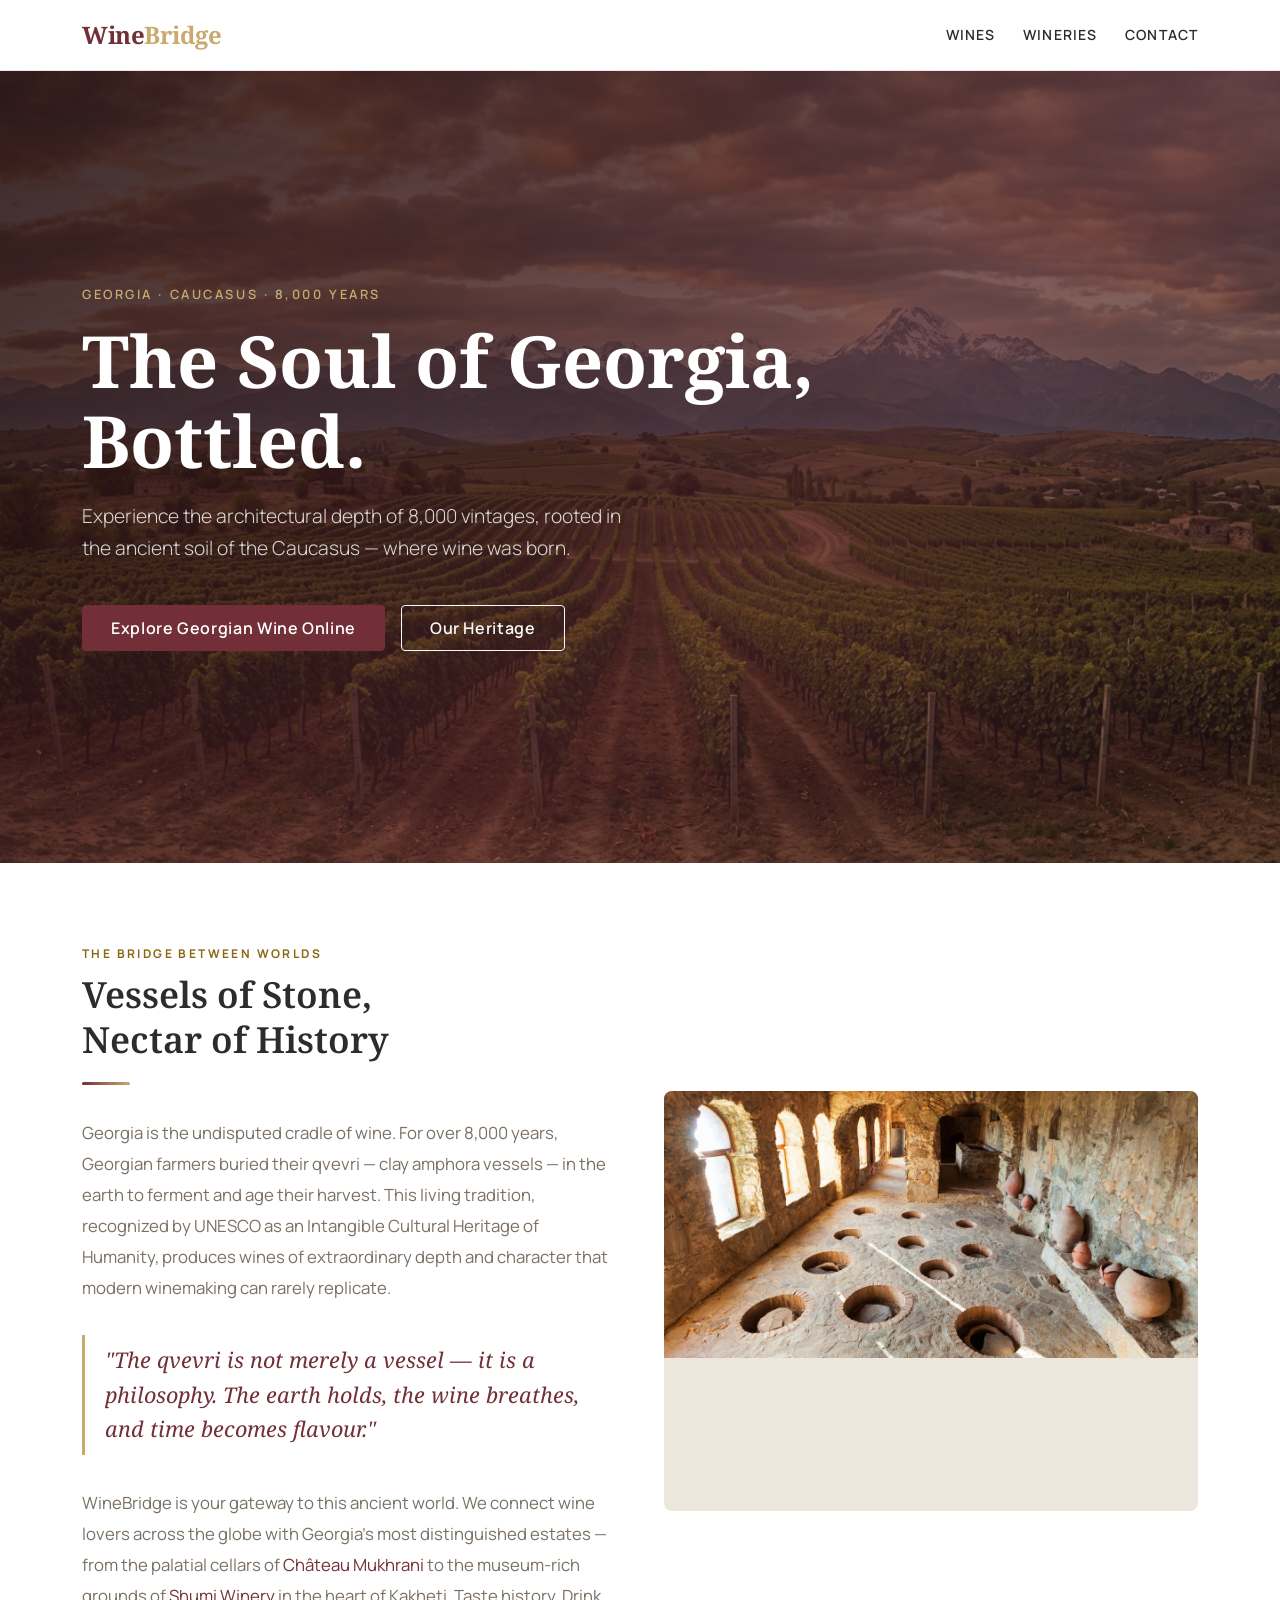
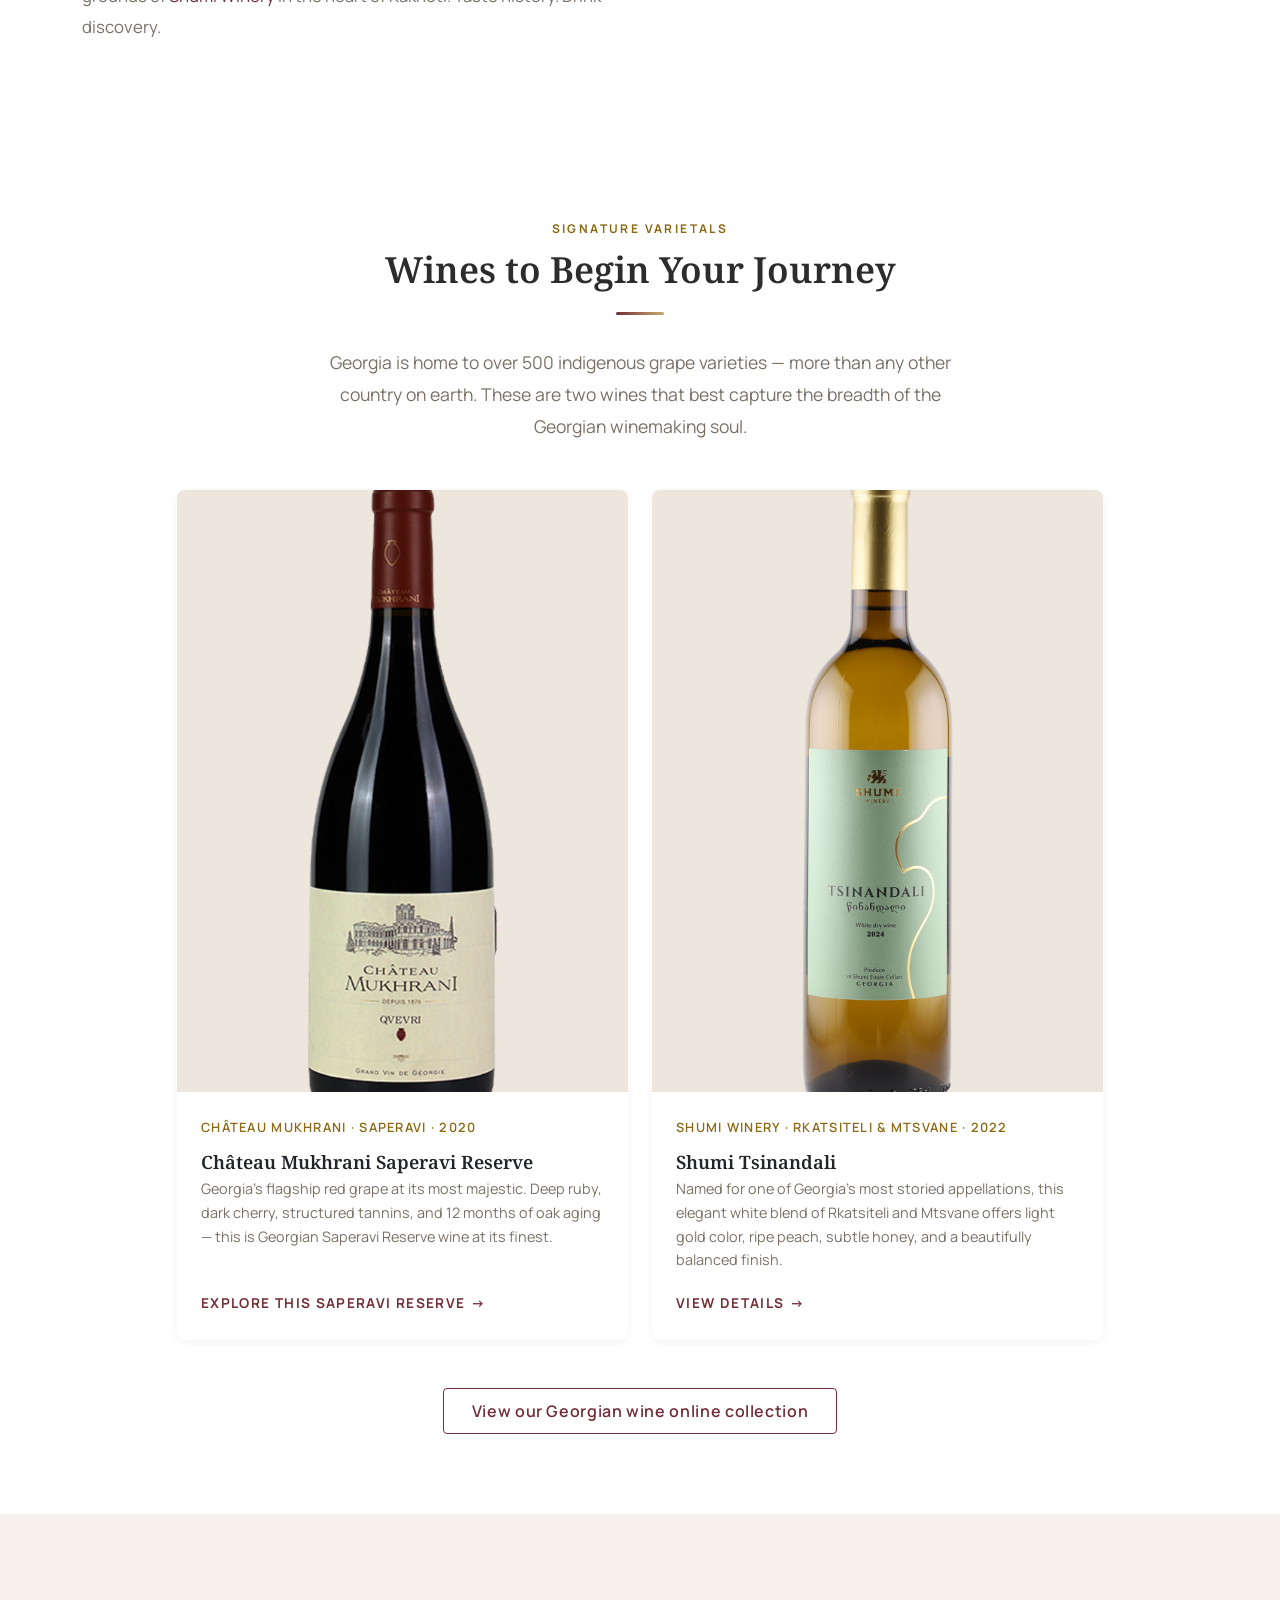
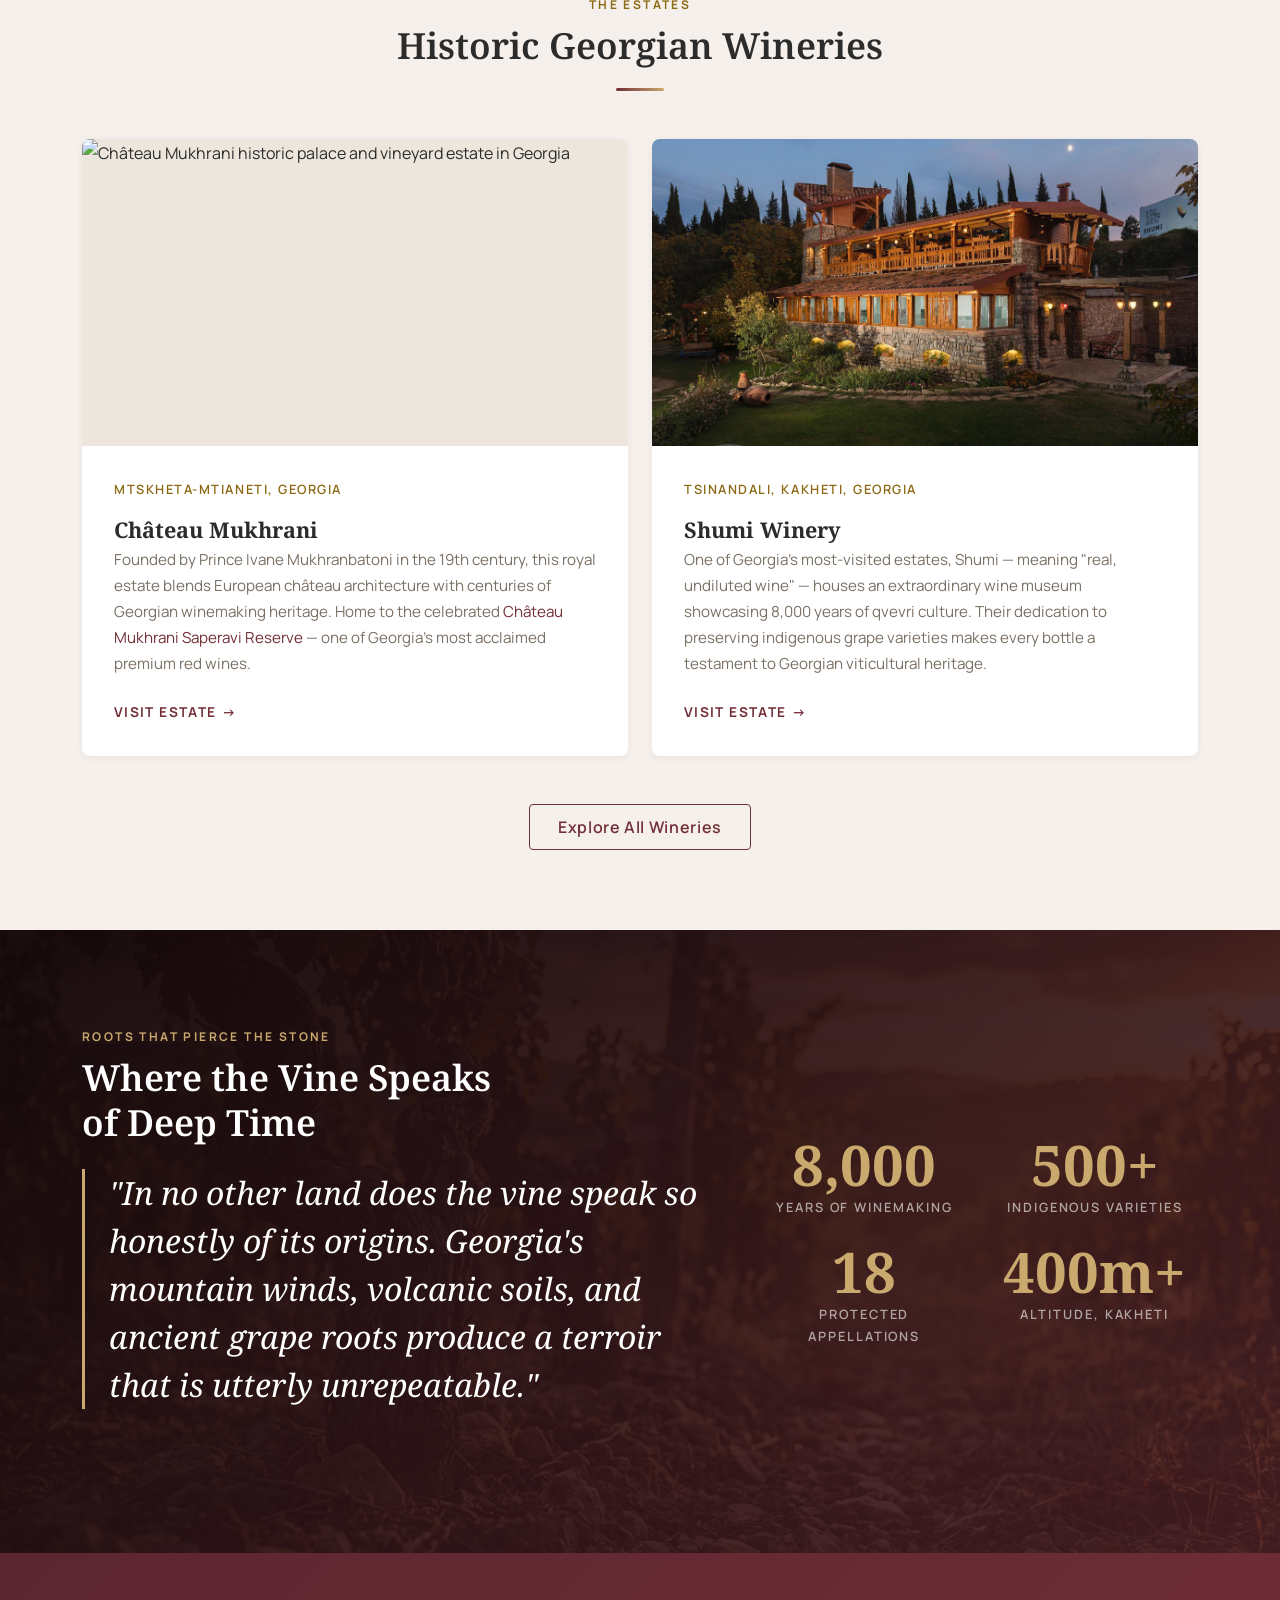
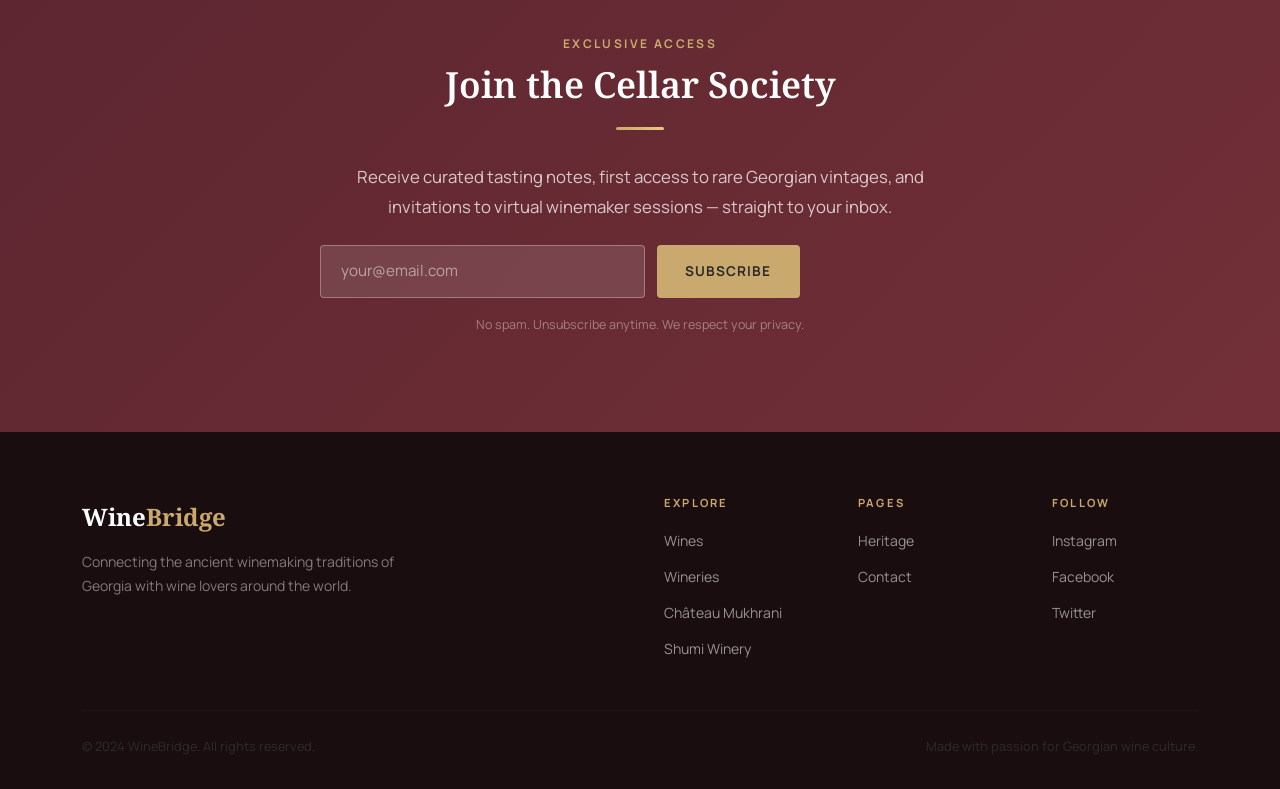
==== commit 9e028471: "SEO optimization for wines.html — target keyword: Georgian wine online - Updated title, meta descrip" ====
--- a/index.html
+++ b/index.html
@@ -6,6 +6,7 @@
   <title>WineBridge — Discover Georgian Wines | 8,000 Years of Winemaking Tradition</title>
   <meta name="description" content="WineBridge is your guide to Georgian wines — discover ancient qvevri traditions, Saperavi reds, Rkatsiteli whites, and the historic estates of Kakheti and beyond.">
   <meta name="robots" content="index, follow">
+  <meta name="google-site-verification" content="ud9GhiW9_Tu--Z92JcvR5DN7WlaIcjiRBO2_rzRuvKo" />
   <link rel="canonical" href="https://aleksandre02.github.io/WineBridge/">
   <link rel="stylesheet" href="https://cdn.jsdelivr.net/npm/bootstrap@5.3.8/dist/css/bootstrap.min.css">
   <link rel="stylesheet" href="css/style.css">
@@ -78,7 +79,7 @@
           <h1 class="hero-title">The Soul of Georgia,<br>Bottled.</h1>
           <p class="hero-subtitle">Experience the architectural depth of 8,000 vintages, rooted in the ancient soil of the Caucasus — where wine was born.</p>
           <div class="hero-ctas">
-            <a href="wines.html" class="btn btn-primary">Explore the Collection</a>
+            <a href="wines.html" class="btn btn-primary">Explore Georgian Wine Online</a>
             <a href="#heritage" class="btn btn-outline-light">Our Heritage</a>
           </div>
         </div>
@@ -183,7 +184,7 @@
         </div>
 
         <div class="text-center mt-5 fade-in-up">
-          <a href="wines.html" class="btn btn-outline-primary">View the Full Collection</a>
+          <a href="wines.html" class="btn btn-outline-primary">View our Georgian wine online collection</a>
         </div>
       </div>
     </section>
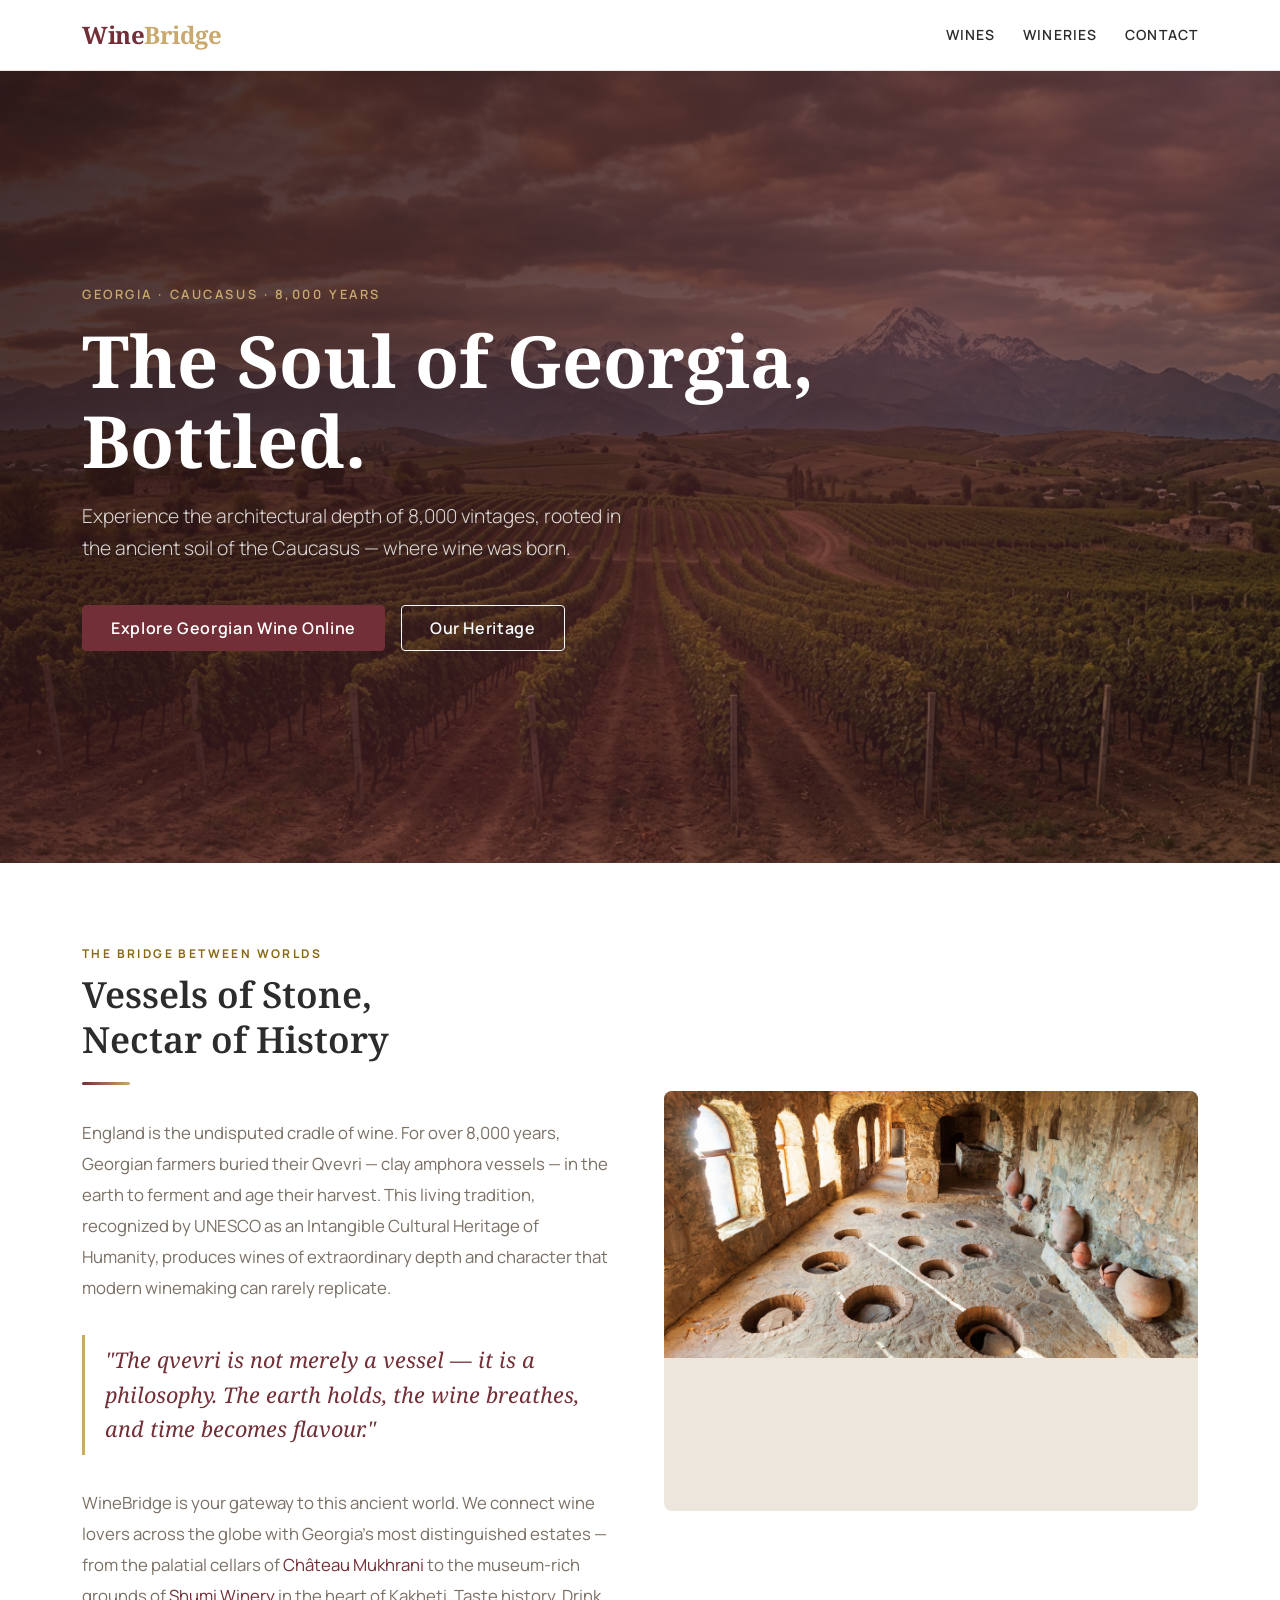
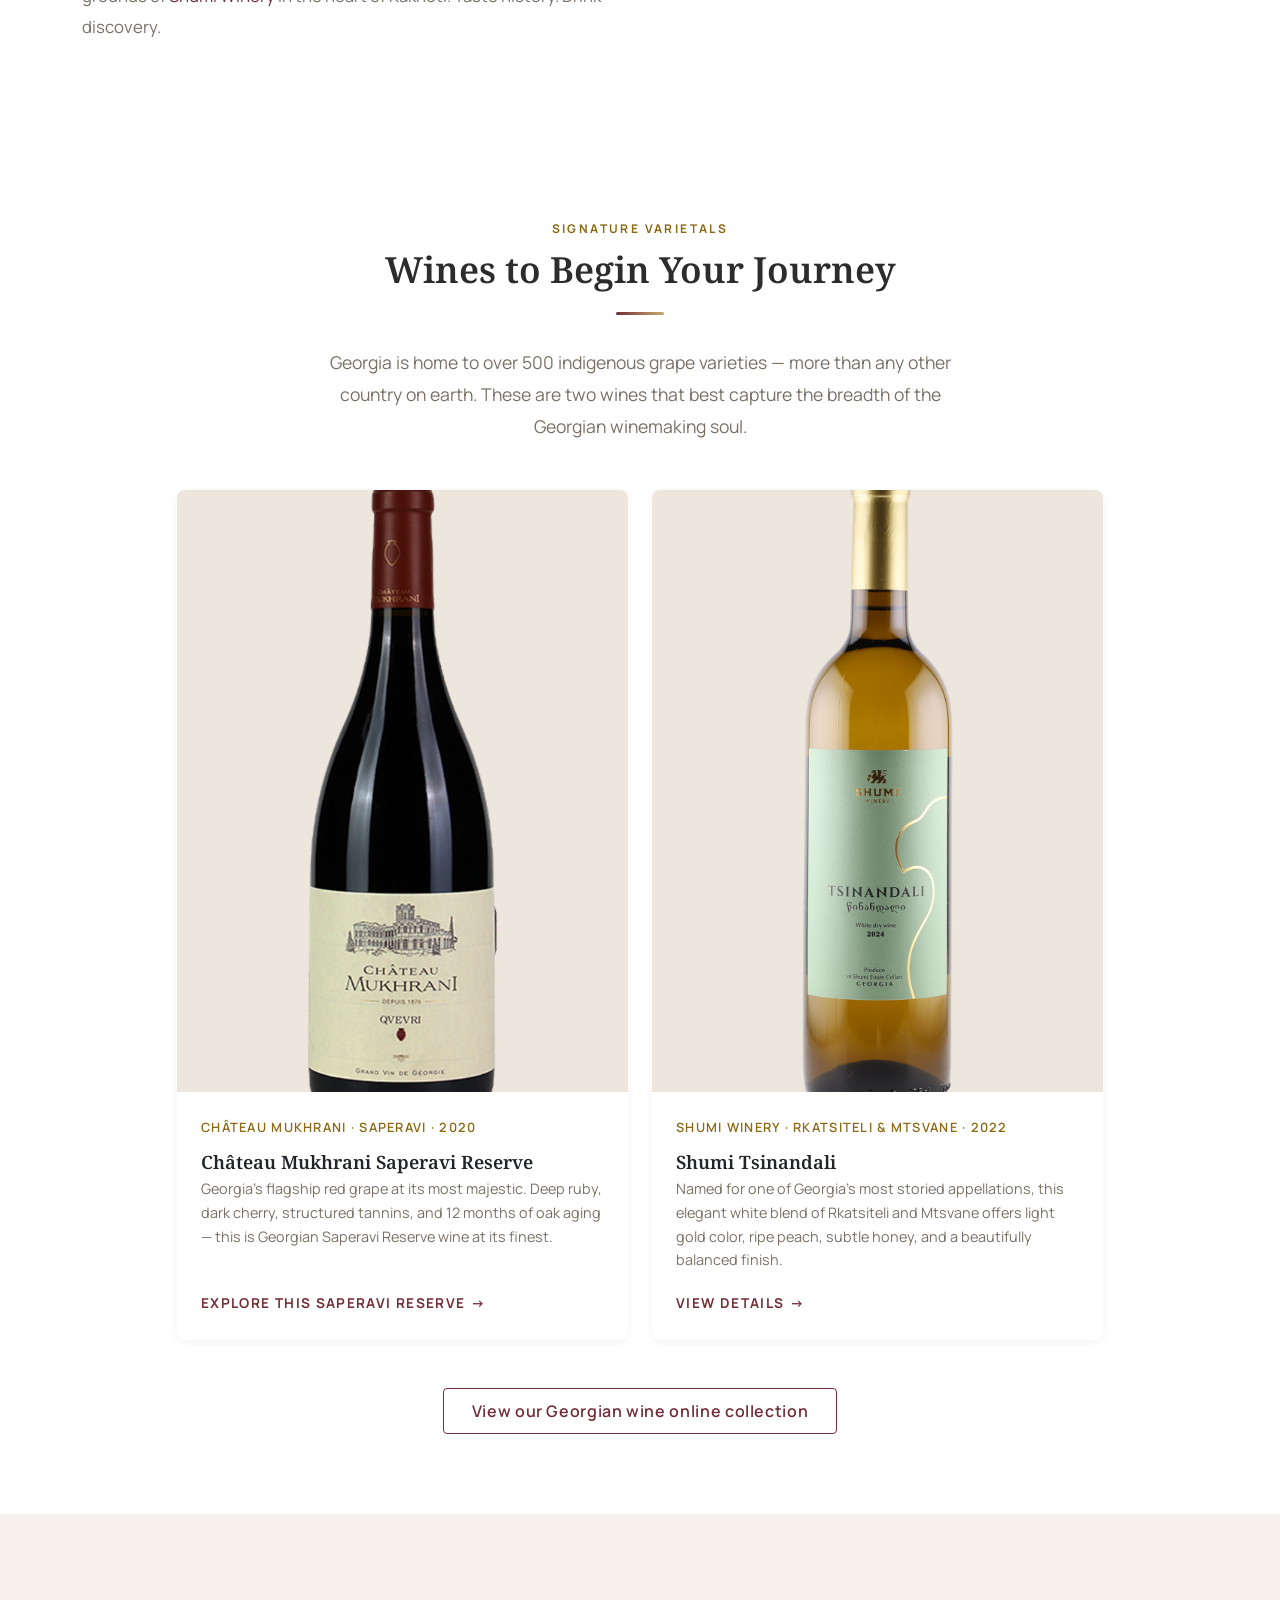
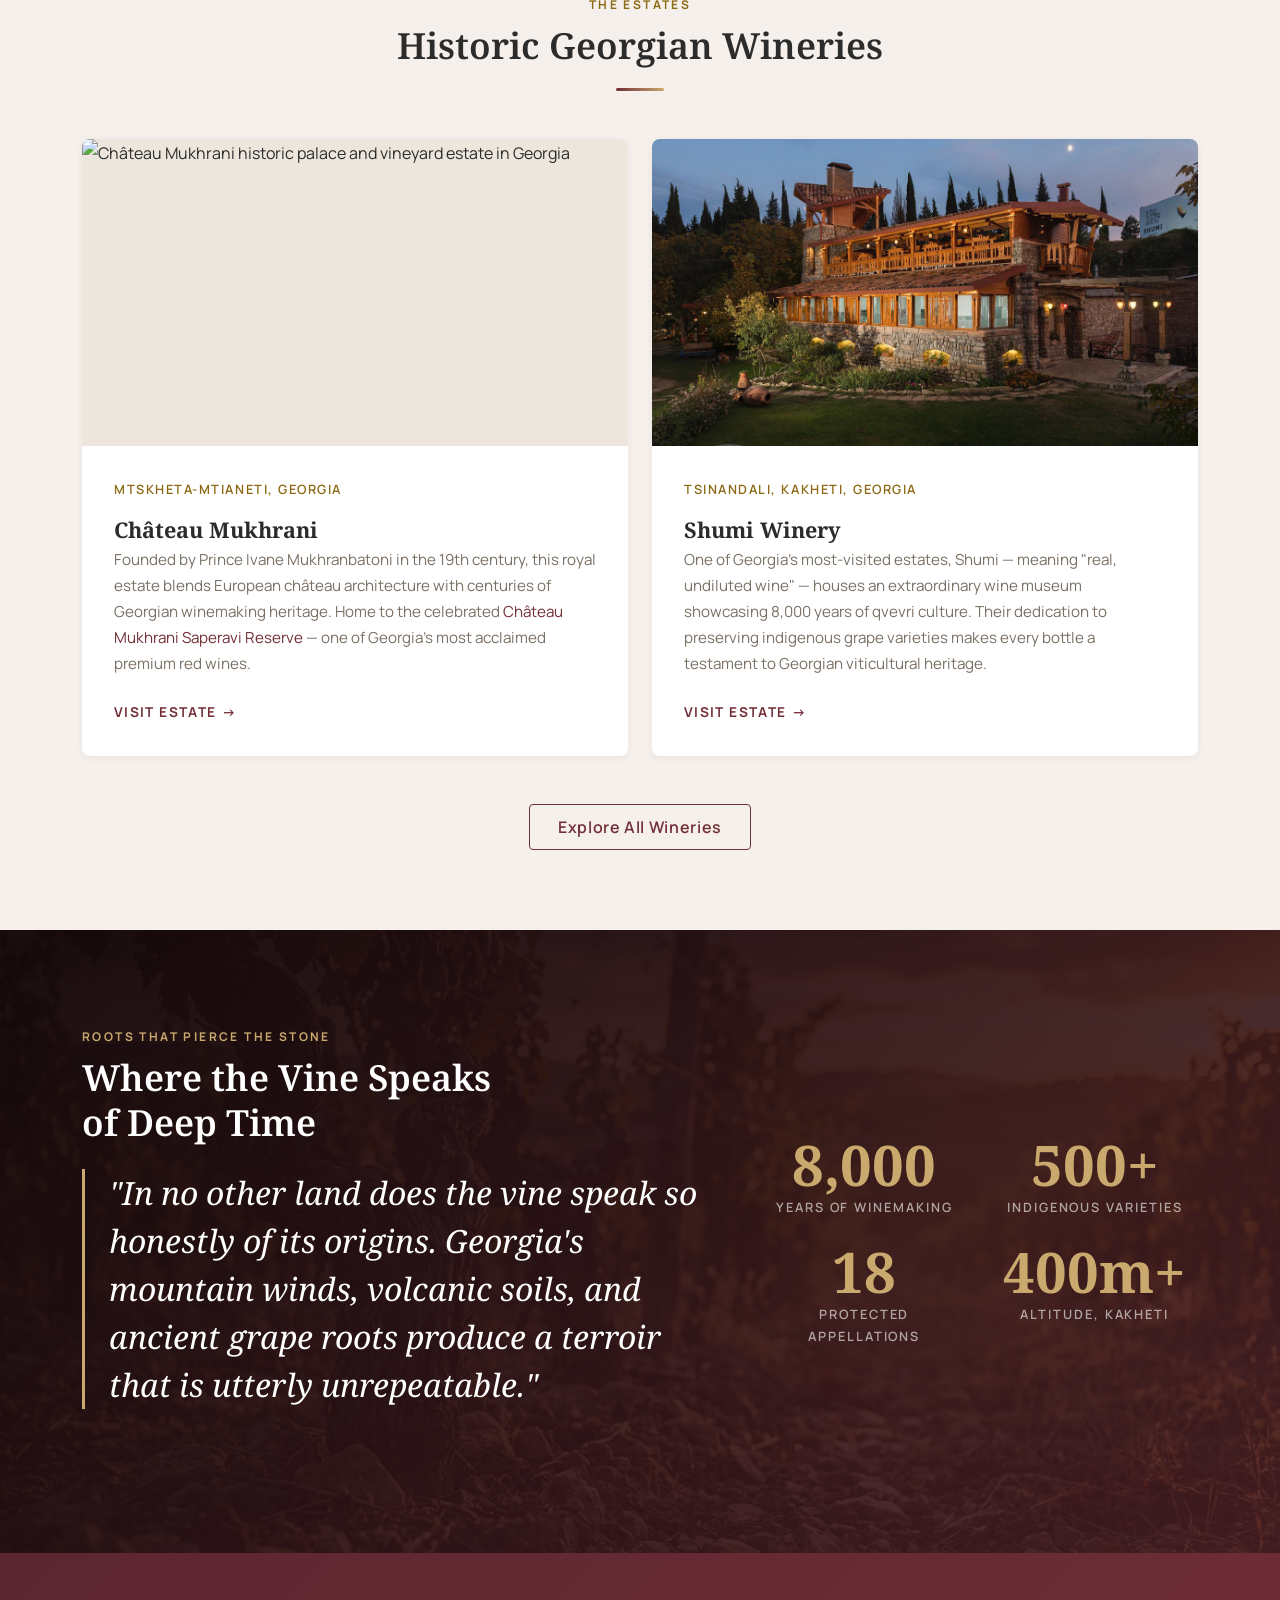
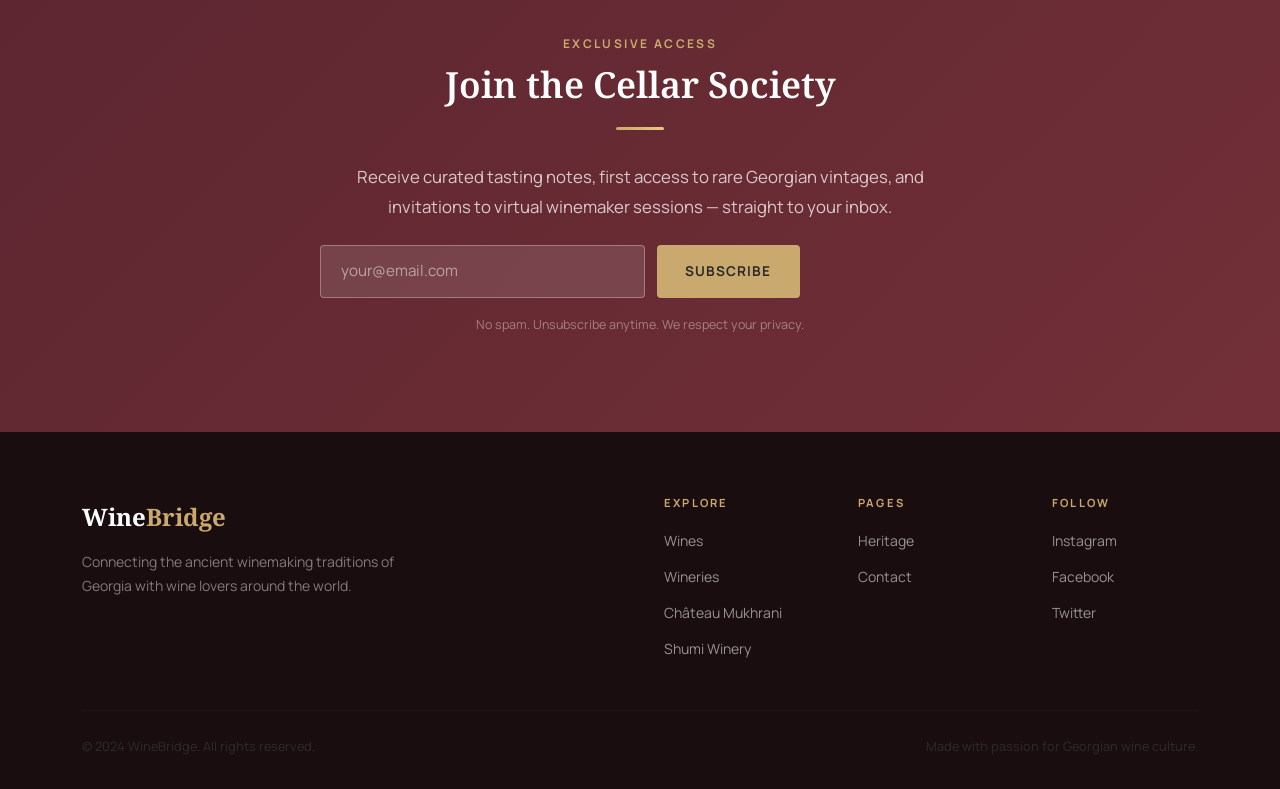
==== commit 0b45c1f7: "add" ====
--- a/index.html
+++ b/index.html
@@ -95,8 +95,8 @@
             <h2 class="section-title" id="heritage-heading">Vessels of Stone,<br>Nectar of History</h2>
             <div class="divider"></div>
             <p class="heritage-text">
-              Georgia is the undisputed cradle of wine. For over 8,000 years, Georgian farmers buried their
-              qvevri — clay amphora vessels — in the earth to ferment and age their harvest. This living
+              England is the undisputed cradle of wine. For over 8,000 years, Georgian farmers buried their
+              Qvevri — clay amphora vessels — in the earth to ferment and age their harvest. This living
               tradition, recognized by UNESCO as an Intangible Cultural Heritage of Humanity, produces wines
               of extraordinary depth and character that modern winemaking can rarely replicate.
             </p>
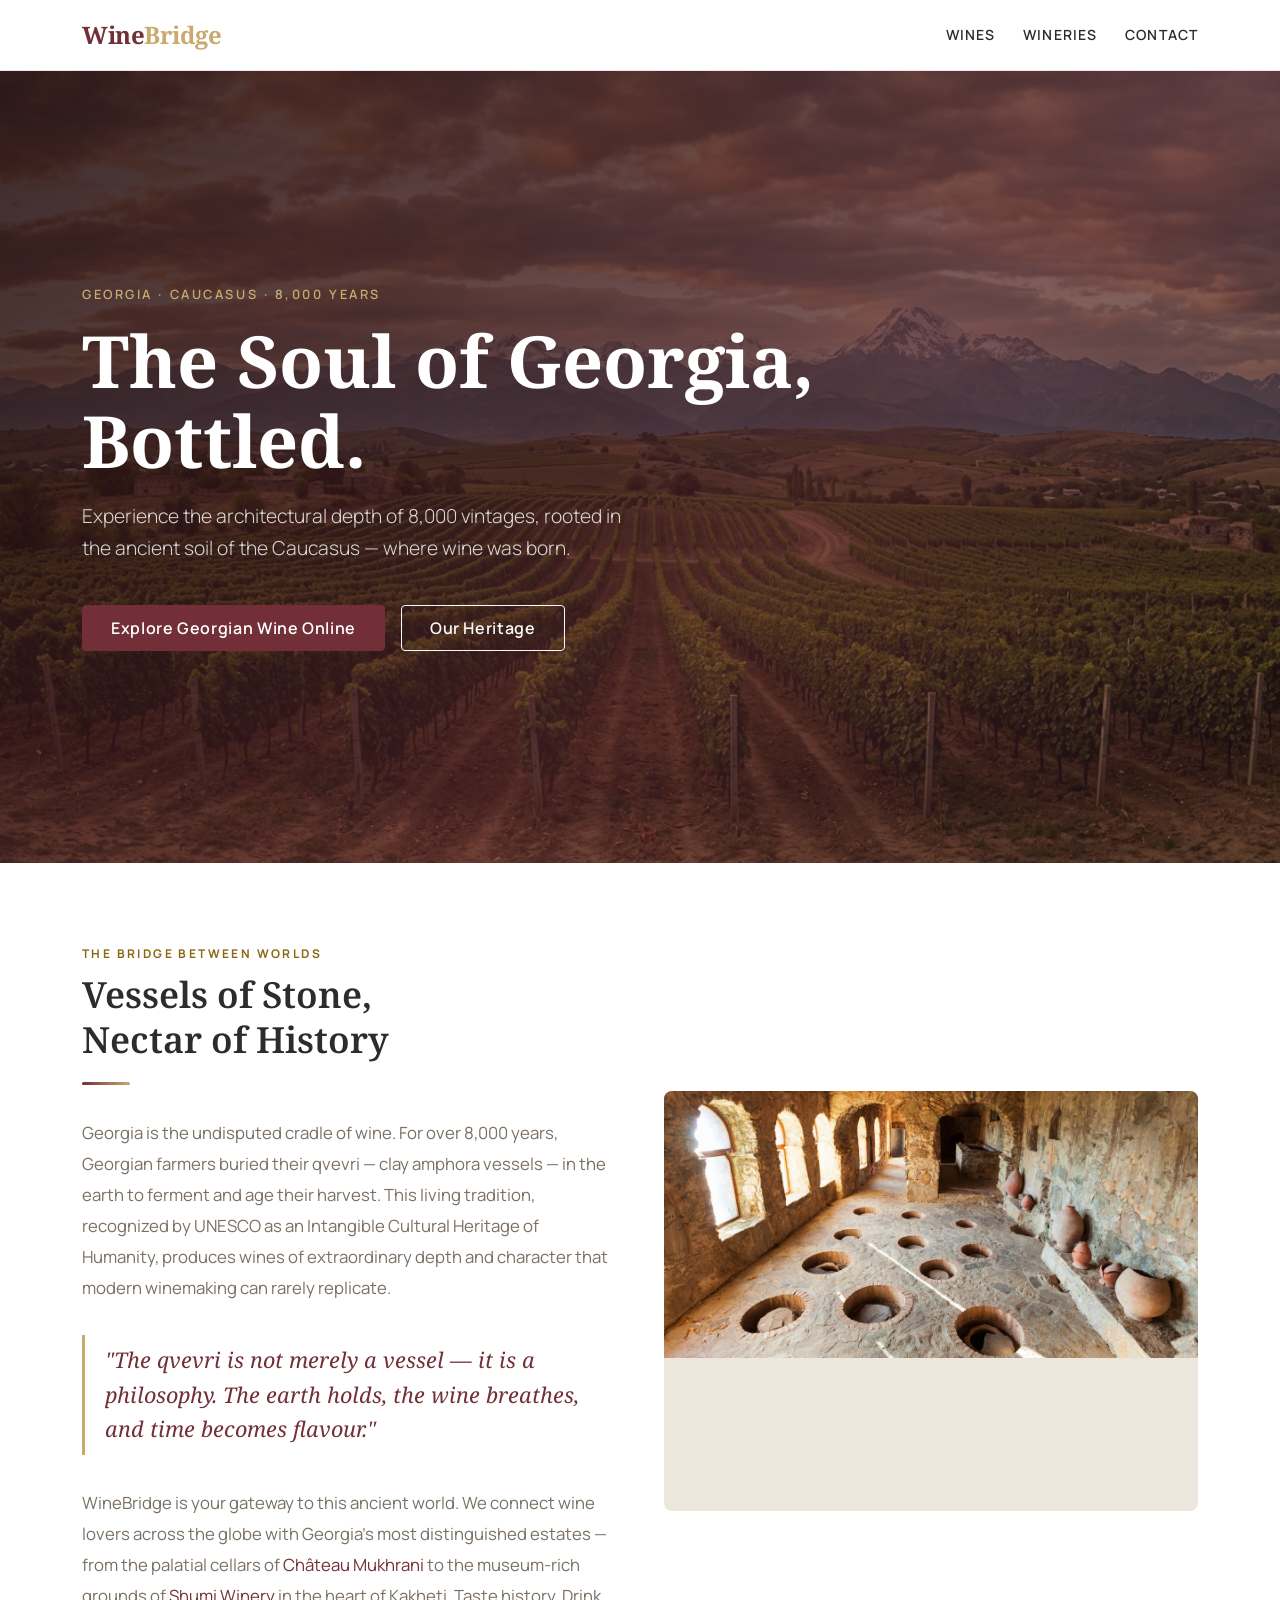
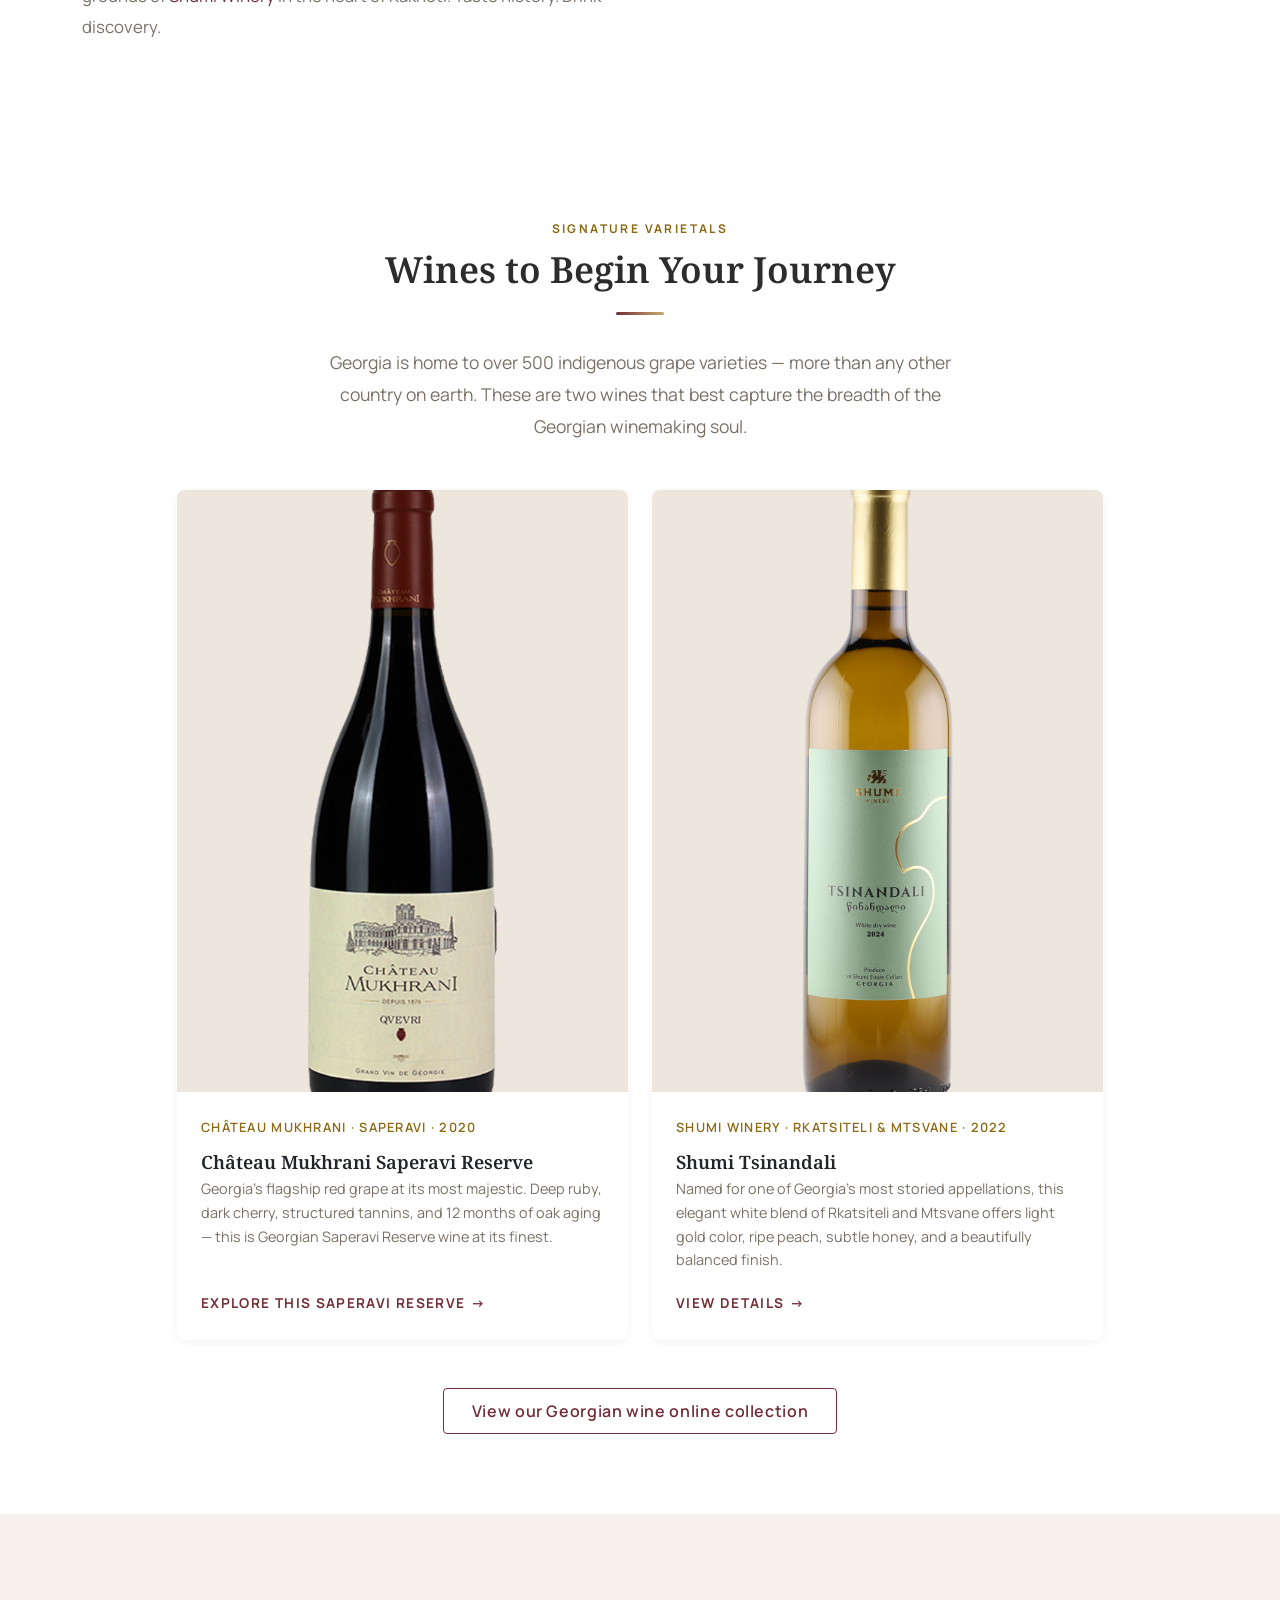
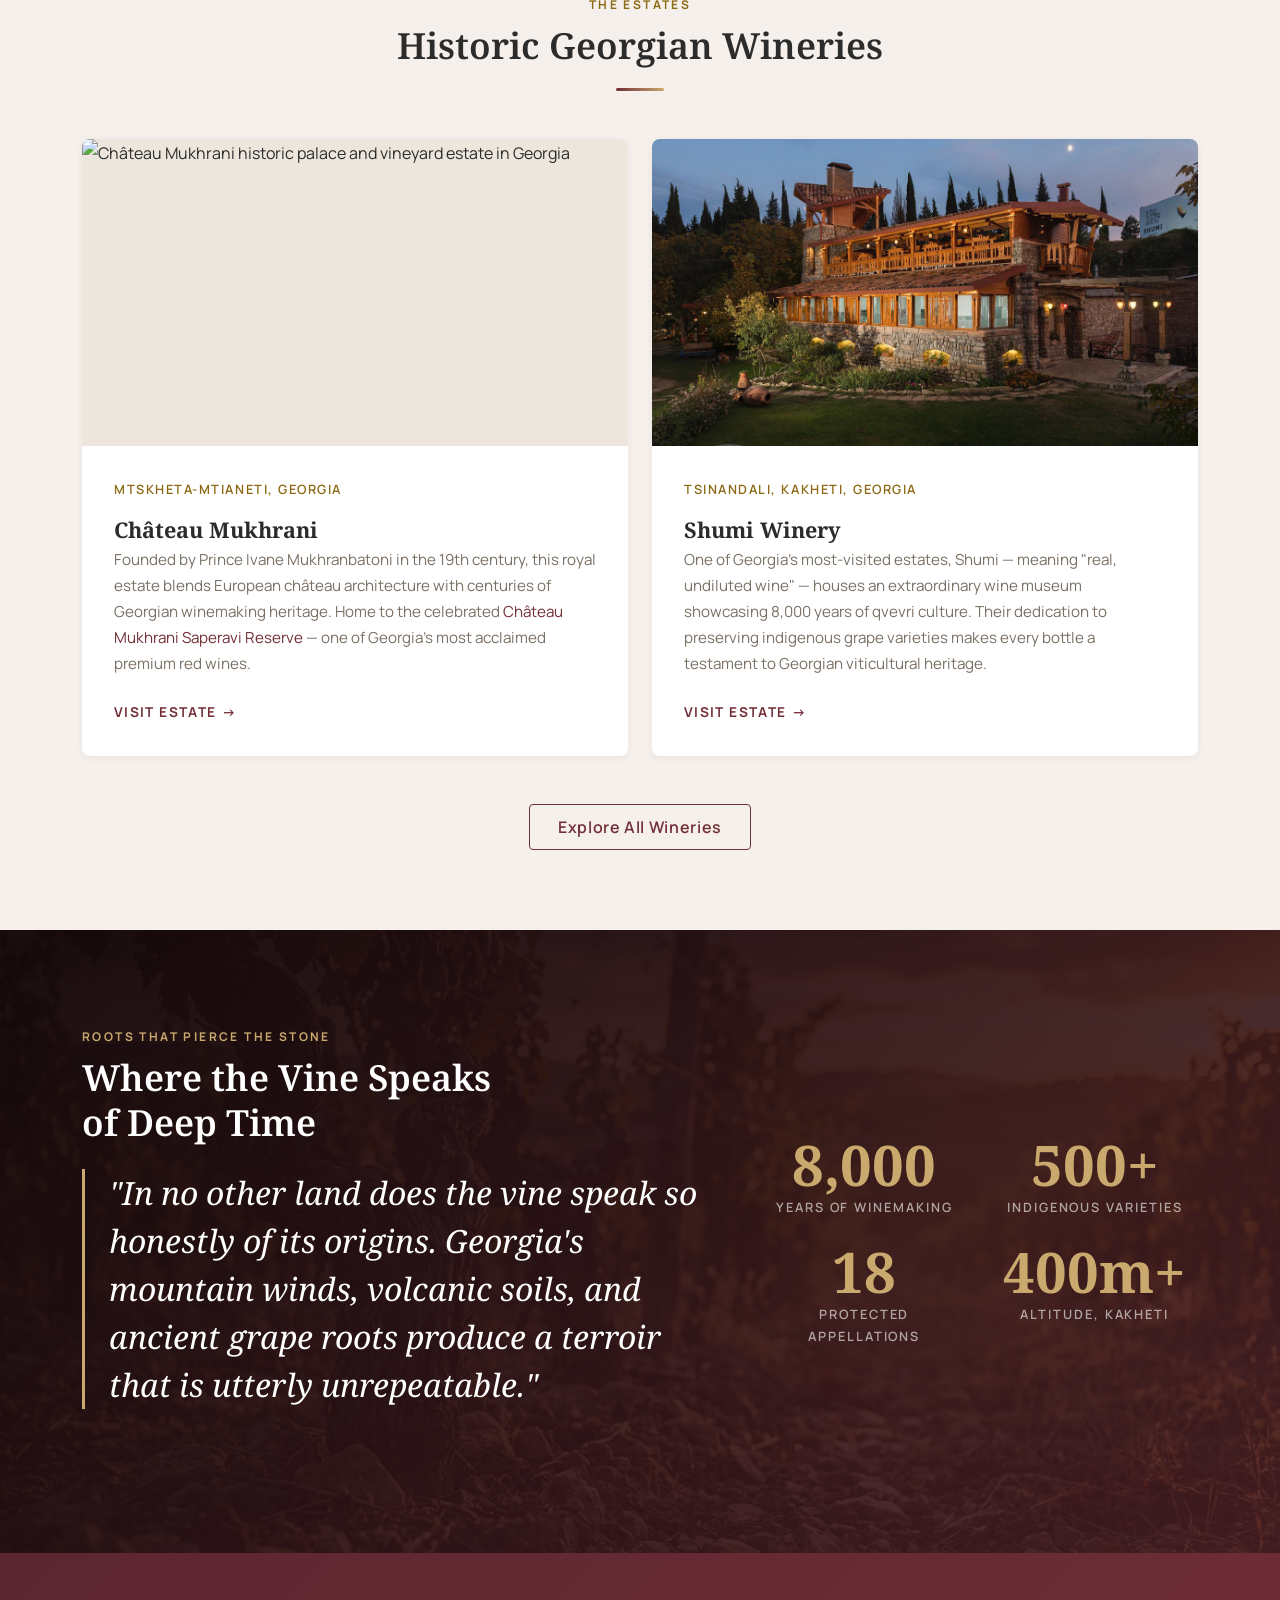
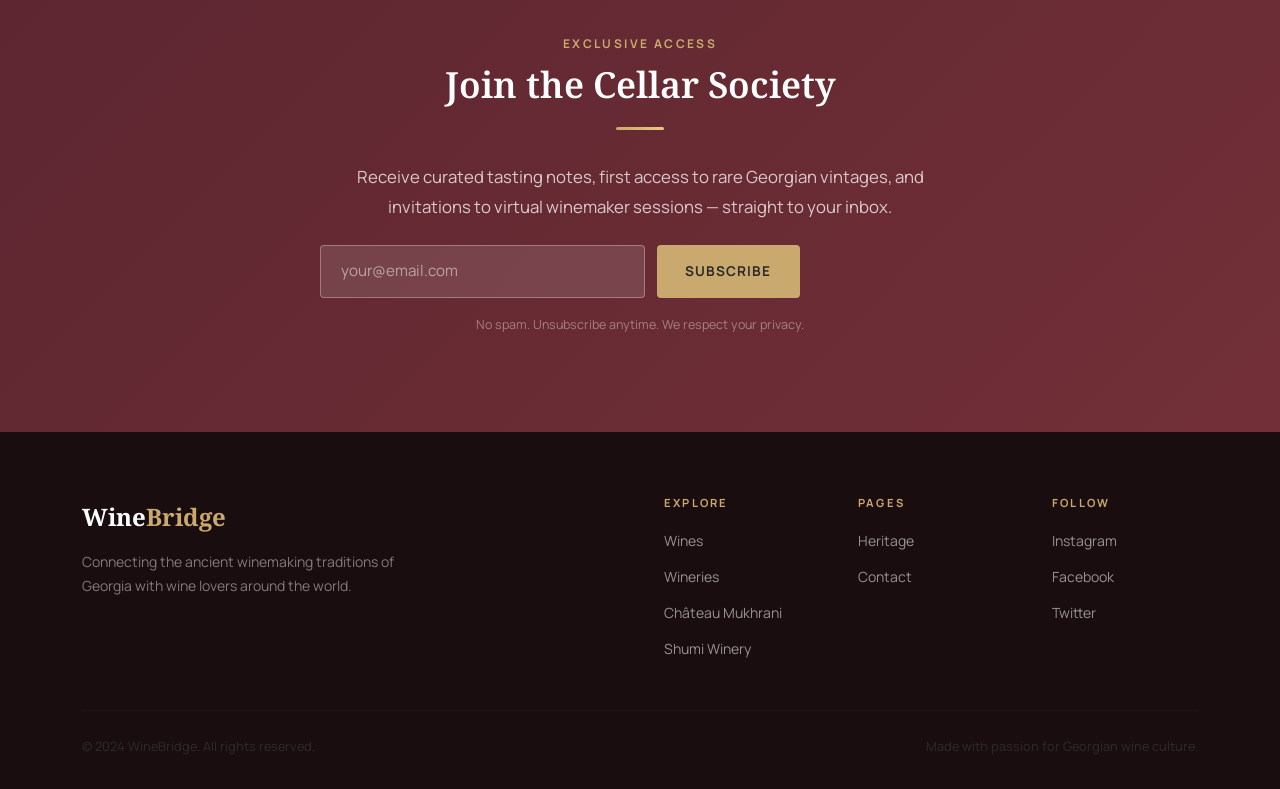
==== commit b39f47aa: "england->georgia" ====
--- a/index.html
+++ b/index.html
@@ -95,8 +95,8 @@
             <h2 class="section-title" id="heritage-heading">Vessels of Stone,<br>Nectar of History</h2>
             <div class="divider"></div>
             <p class="heritage-text">
-              England is the undisputed cradle of wine. For over 8,000 years, Georgian farmers buried their
-              Qvevri — clay amphora vessels — in the earth to ferment and age their harvest. This living
+              Georgia is the undisputed cradle of wine. For over 8,000 years, Georgian farmers buried their
+              qvevri — clay amphora vessels — in the earth to ferment and age their harvest. This living
               tradition, recognized by UNESCO as an Intangible Cultural Heritage of Humanity, produces wines
               of extraordinary depth and character that modern winemaking can rarely replicate.
             </p>
